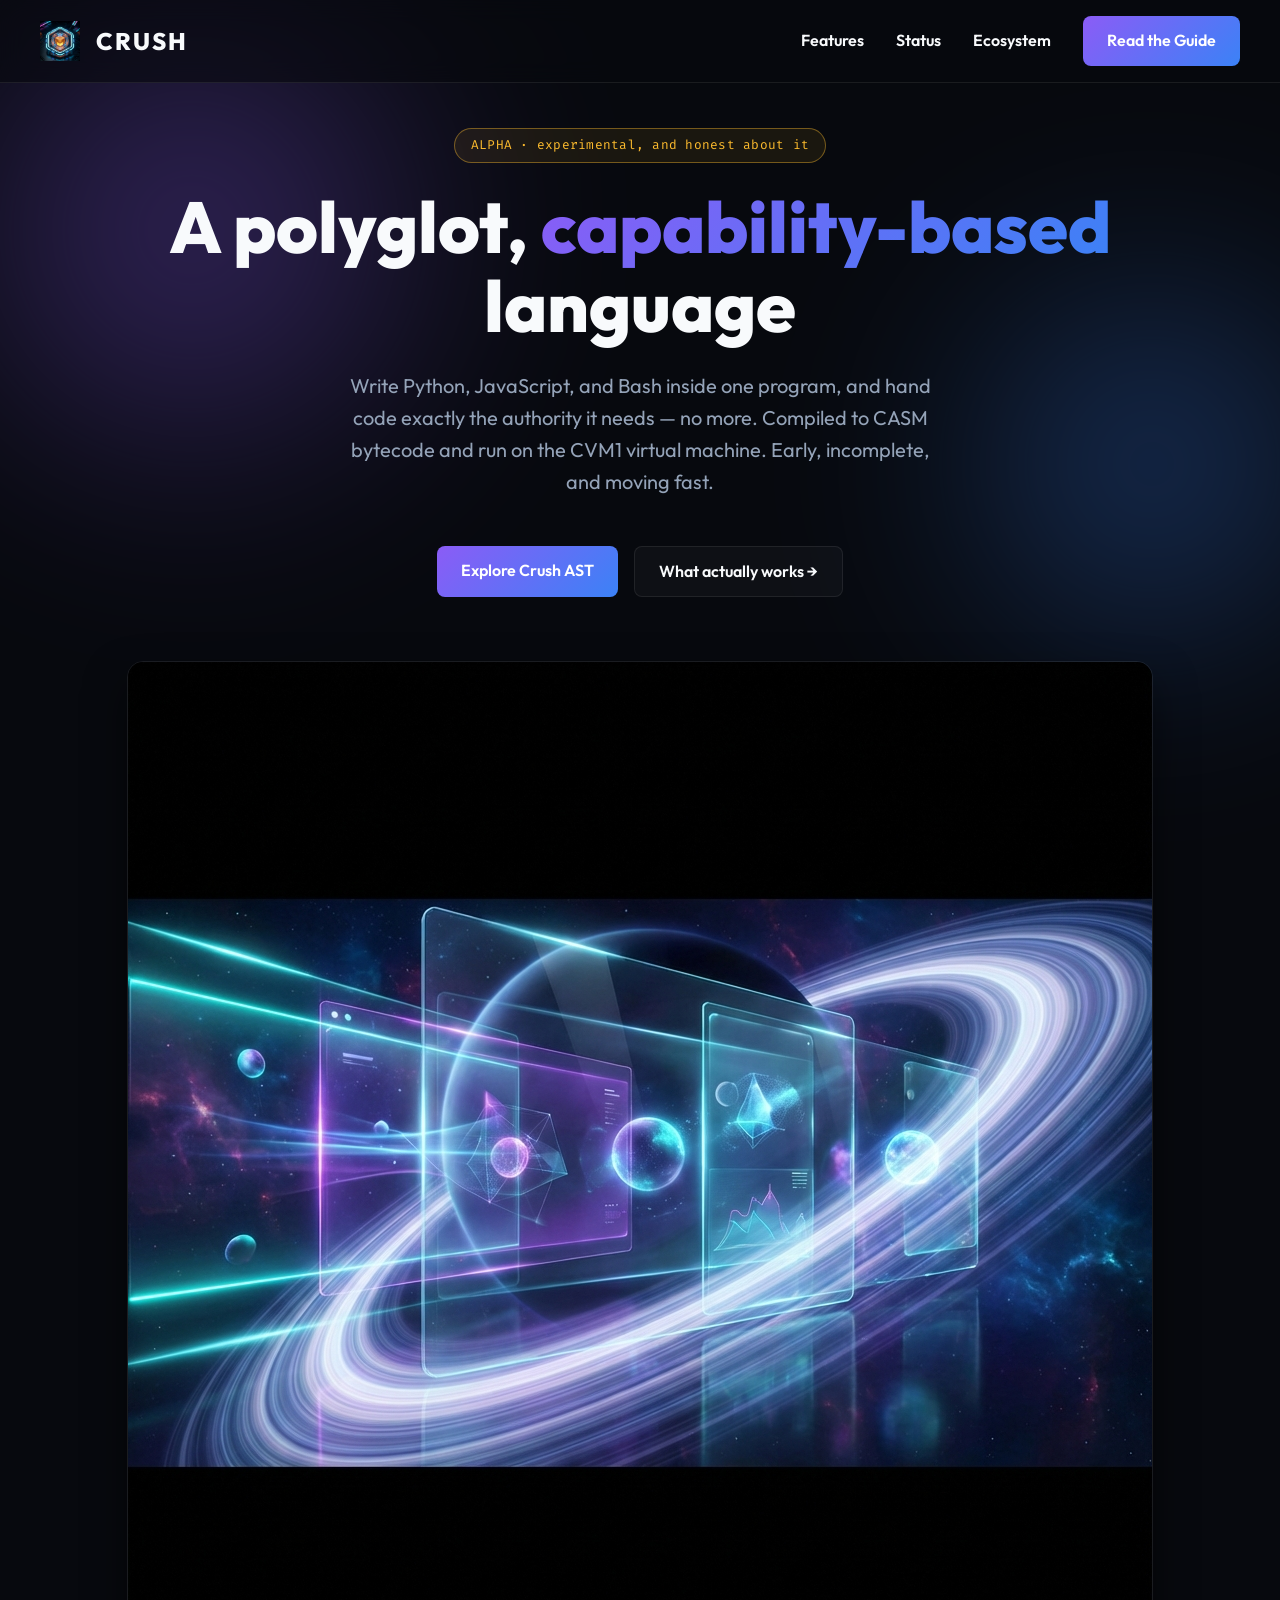
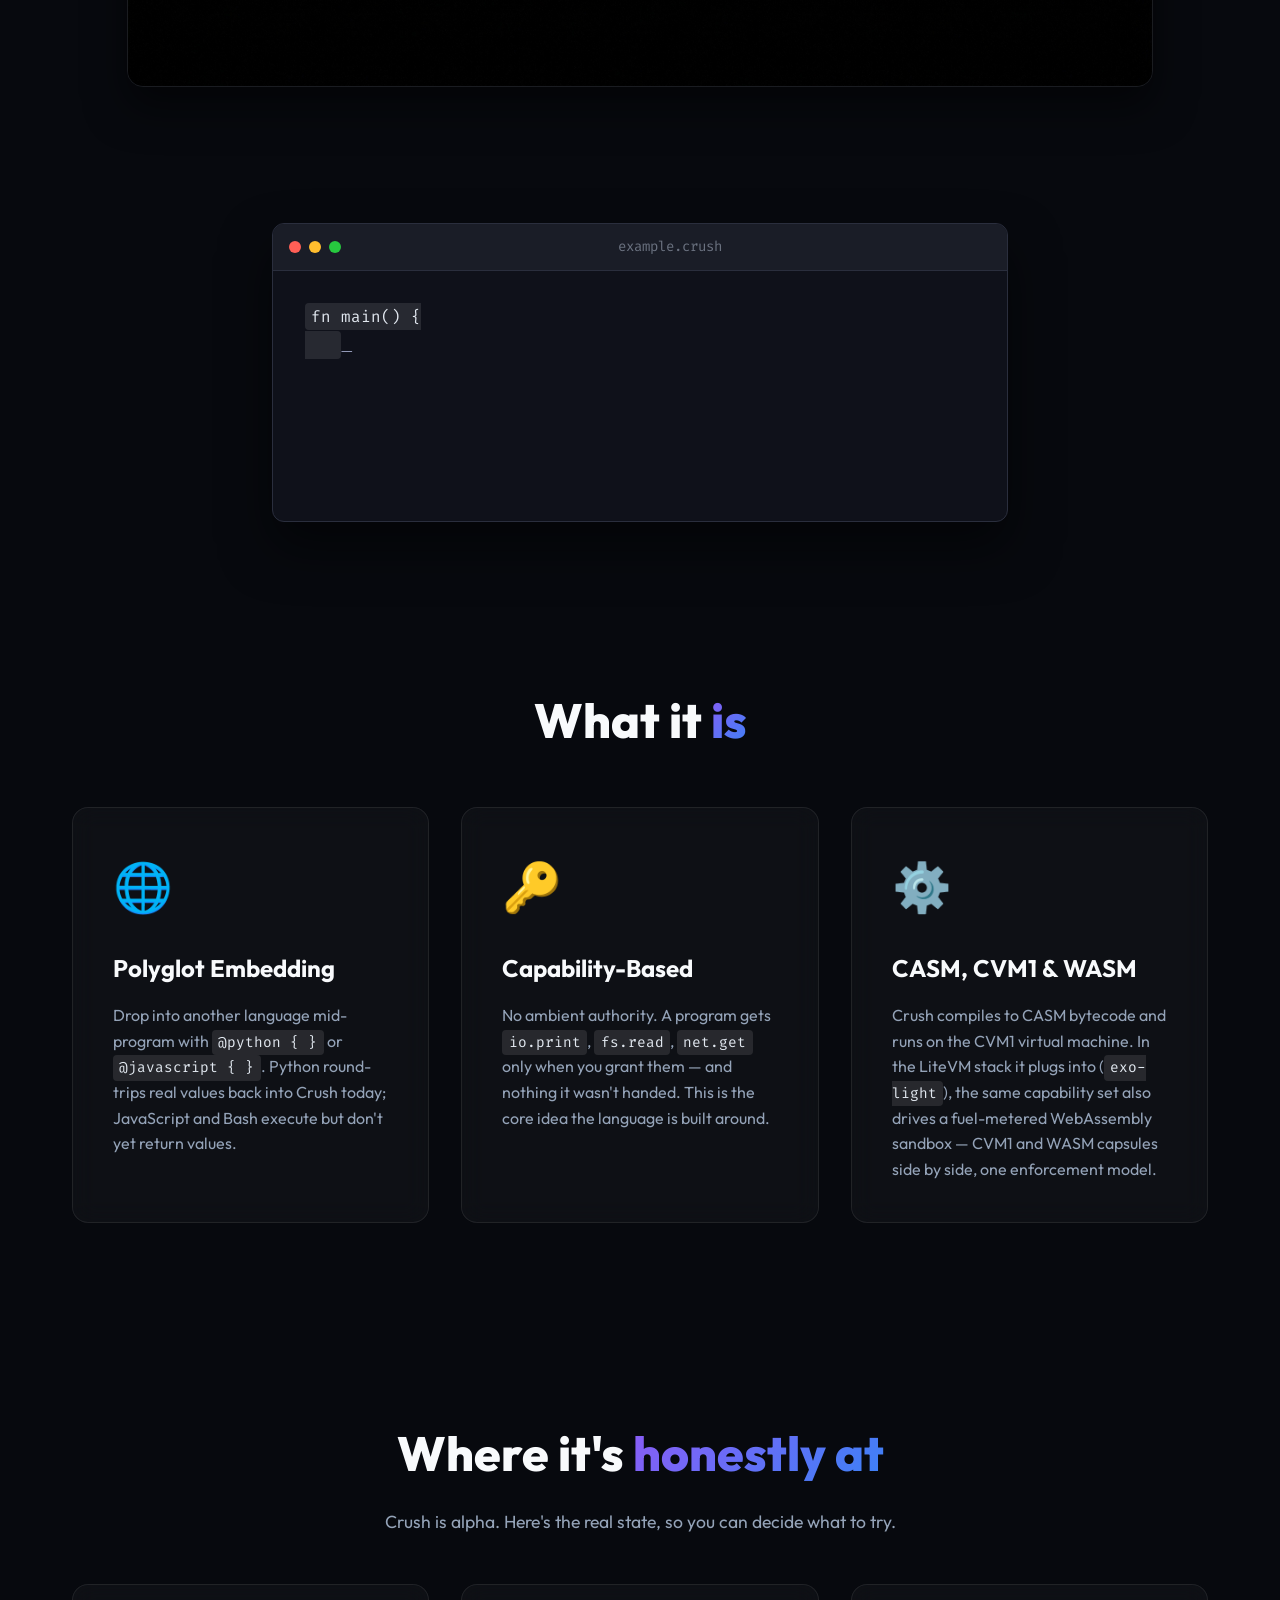
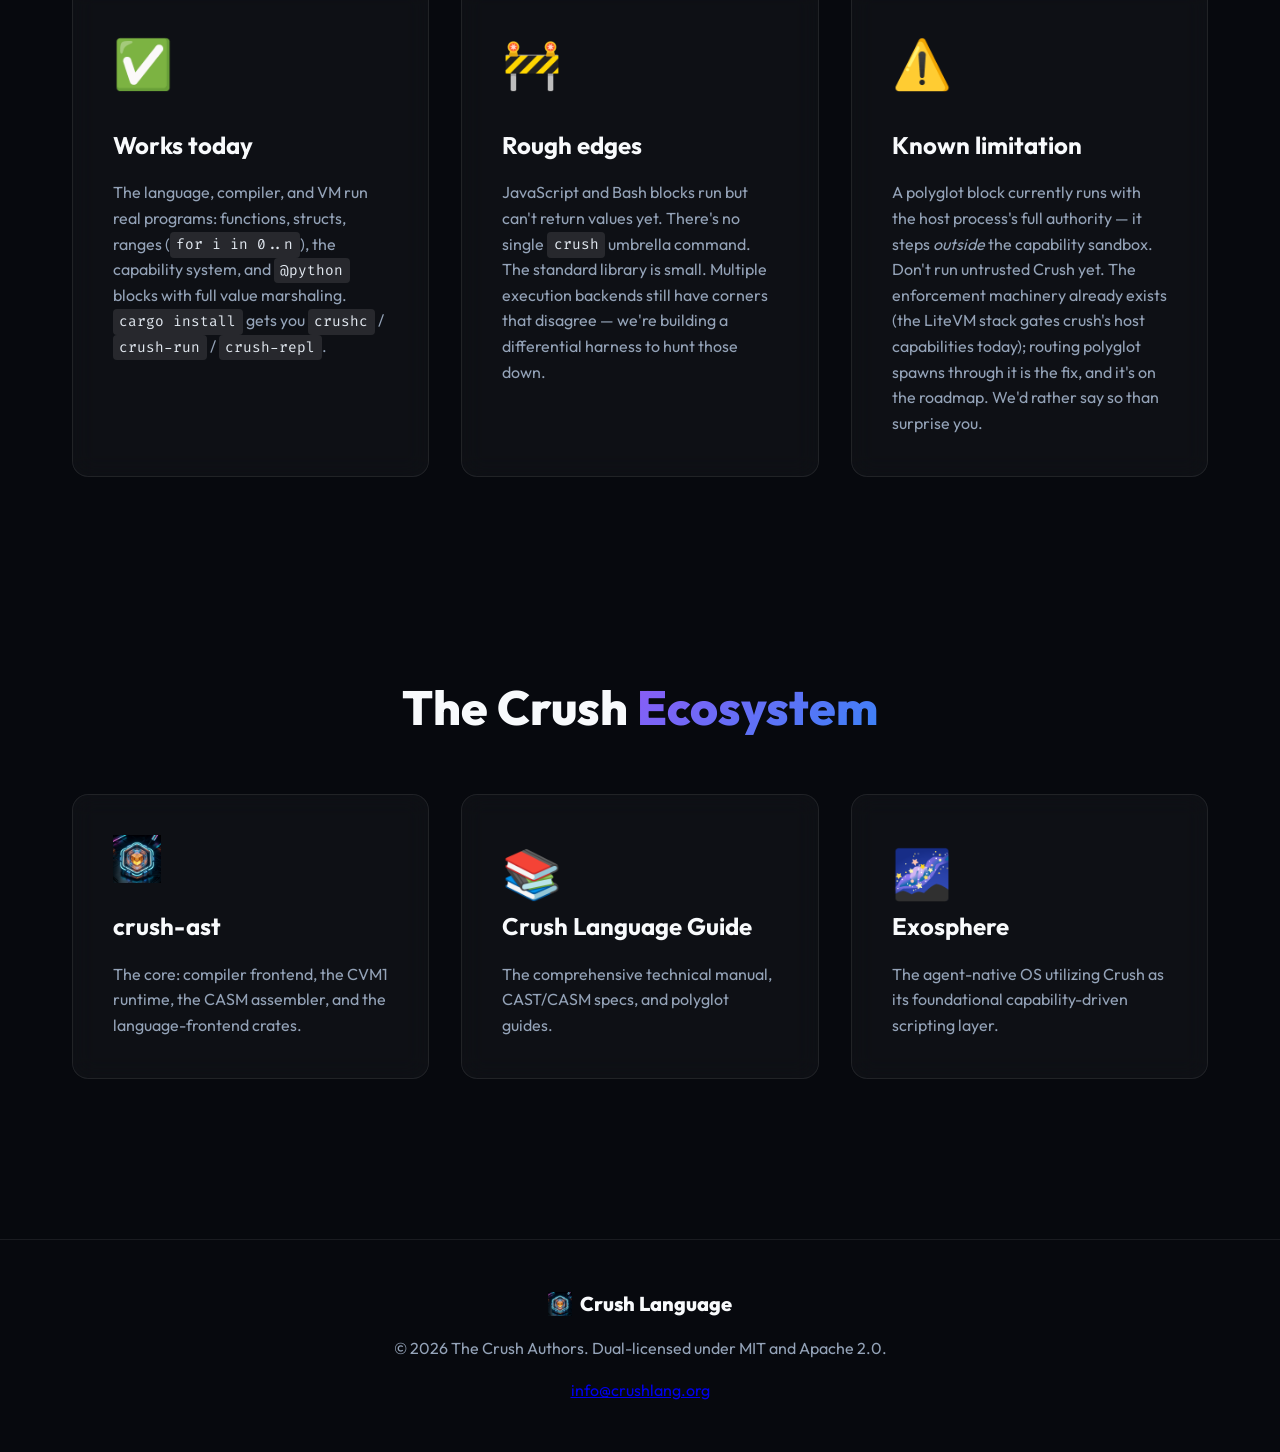
==== index.html @ 5807b58a "Add contact email to footer Co-Authored-By: Claude Sonnet 5 <noreply@anthropic.com>" ====
<!DOCTYPE html>
<html lang="en">
<head>
    <meta charset="UTF-8">
    <meta name="viewport" content="width=device-width, initial-scale=1.0">
    <title>Crush Language & Runtime</title>
    <link rel="stylesheet" href="styles.css">
    <link href="https://fonts.googleapis.com/css2?family=Outfit:wght@300;400;600;800&family=Fira+Code&display=swap" rel="stylesheet">
</head>
<body>
    <div class="blob blob-1"></div>
    <div class="blob blob-2"></div>
    
    <nav class="navbar">
        <div class="nav-container">
            <a href="#" class="brand">
                <img src="assets/logo.png" alt="Crush Logo" class="nav-logo">
                <span class="brand-text">CRUSH</span>
            </a>
            <ul class="nav-links">
                <li><a href="#features">Features</a></li>
                <li><a href="#status">Status</a></li>
                <li><a href="#ecosystem">Ecosystem</a></li>
                <li><a href="https://docs.crushlang.org/" class="btn-primary">Read the Guide</a></li>
            </ul>
        </div>
    </nav>

    <header class="hero">
        <div class="hero-content reveal">
            <span class="alpha-badge">ALPHA · experimental, and honest about it</span>
            <h1 class="hero-title">A polyglot, <span class="gradient-text">capability-based</span> language</h1>
            <p class="hero-subtitle">Write Python, JavaScript, and Bash inside one program, and hand code exactly the authority it needs — no more. Compiled to CASM bytecode and run on the CVM1 virtual machine. Early, incomplete, and moving fast.</p>
            <div class="hero-actions">
                <a href="https://github.com/nixpt/crush-ast" class="btn-primary">Explore Crush AST</a>
                <a href="#status" class="btn-secondary">What actually works →</a>
            </div>
        </div>
        <div class="hero-visual reveal delay-1">
            <img src="assets/hero.png" alt="Crush Banner" class="hero-image">
        </div>
    </header>

    <section id="terminal" class="terminal-section reveal">
        <div class="terminal-window">
            <div class="terminal-header">
                <span class="dot red"></span>
                <span class="dot yellow"></span>
                <span class="dot green"></span>
                <span class="terminal-title">example.crush</span>
            </div>
            <div class="terminal-body">
                <pre><code id="typewriter"></code><span class="cursor">_</span></pre>
            </div>
        </div>
    </section>

    <section id="features" class="features-section">
        <h2 class="section-title reveal">What it <span class="gradient-text">is</span></h2>
        <div class="grid-container">
            <div class="feature-card reveal">
                <div class="card-icon">🌐</div>
                <h3>Polyglot Embedding</h3>
                <p>Drop into another language mid-program with <code>@python { }</code> or <code>@javascript { }</code>. Python round-trips real values back into Crush today; JavaScript and Bash execute but don't yet return values.</p>
            </div>
            <div class="feature-card reveal delay-1">
                <div class="card-icon">🔑</div>
                <h3>Capability-Based</h3>
                <p>No ambient authority. A program gets <code>io.print</code>, <code>fs.read</code>, <code>net.get</code> only when you grant them — and nothing it wasn't handed. This is the core idea the language is built around.</p>
            </div>
            <div class="feature-card reveal delay-2">
                <div class="card-icon">⚙️</div>
                <h3>CASM, CVM1 &amp; WASM</h3>
                <p>Crush compiles to CASM bytecode and runs on the CVM1 virtual machine. In the LiteVM stack it plugs into (<code>exo-light</code>), the same capability set also drives a fuel-metered WebAssembly sandbox — CVM1 and WASM capsules side by side, one enforcement model.</p>
            </div>
        </div>
    </section>

    <section id="status" class="features-section">
        <h2 class="section-title reveal">Where it's <span class="gradient-text">honestly at</span></h2>
        <p class="section-subtitle reveal">Crush is alpha. Here's the real state, so you can decide what to try.</p>
        <div class="grid-container">
            <div class="feature-card reveal">
                <div class="card-icon">✅</div>
                <h3>Works today</h3>
                <p>The language, compiler, and VM run real programs: functions, structs, ranges (<code>for i in 0..n</code>), the capability system, and <code>@python</code> blocks with full value marshaling. <code>cargo install</code> gets you <code>crushc</code> / <code>crush-run</code> / <code>crush-repl</code>.</p>
            </div>
            <div class="feature-card reveal delay-1">
                <div class="card-icon">🚧</div>
                <h3>Rough edges</h3>
                <p>JavaScript and Bash blocks run but can't return values yet. There's no single <code>crush</code> umbrella command. The standard library is small. Multiple execution backends still have corners that disagree — we're building a differential harness to hunt those down.</p>
            </div>
            <div class="feature-card reveal delay-2">
                <div class="card-icon">⚠️</div>
                <h3>Known limitation</h3>
                <p>A polyglot block currently runs with the host process's full authority — it steps <em>outside</em> the capability sandbox. Don't run untrusted Crush yet. The enforcement machinery already exists (the LiteVM stack gates crush's host capabilities today); routing polyglot spawns through it is the fix, and it's on the roadmap. We'd rather say so than surprise you.</p>
            </div>
        </div>
    </section>

    <section id="ecosystem" class="ecosystem-section">
        <h2 class="section-title reveal">The Crush <span class="gradient-text">Ecosystem</span></h2>
        <div class="grid-container">
            <a href="https://github.com/nixpt/crush-ast" class="eco-card reveal">
                <img src="assets/logo.png" alt="Crush AST" class="eco-icon">
                <div class="eco-content">
                    <h3>crush-ast</h3>
                    <p>The core: compiler frontend, the CVM1 runtime, the CASM assembler, and the language-frontend crates.</p>
                </div>
            </a>
            <a href="https://github.com/nixpt/crush-language-guide" class="eco-card reveal delay-1">
                <div class="eco-icon">📚</div>
                <div class="eco-content">
                    <h3>Crush Language Guide</h3>
                    <p>The comprehensive technical manual, CAST/CASM specs, and polyglot guides.</p>
                </div>
            </a>
            <a href="https://github.com/nixpt/exosphere" class="eco-card reveal delay-2">
                <div class="eco-icon">🌌</div>
                <div class="eco-content">
                    <h3>Exosphere</h3>
                    <p>The agent-native OS utilizing Crush as its foundational capability-driven scripting layer.</p>
                </div>
            </a>
        </div>
    </section>

    <footer>
        <div class="footer-content">
            <div class="footer-brand">
                <img src="assets/logo.png" alt="Logo" class="footer-logo">
                <span>Crush Language</span>
            </div>
            <p>&copy; 2026 The Crush Authors. Dual-licensed under MIT and Apache 2.0.</p>
            <p><a href="mailto:info@crushlang.org">info@crushlang.org</a></p>
        </div>
    </footer>

    <script src="script.js"></script>
</body>
</html>
---- styles.css ----
:root {
    --bg-dark: #07090e;
    --bg-card: rgba(255, 255, 255, 0.03);
    --border-card: rgba(255, 255, 255, 0.08);
    --primary: #8b5cf6;
    --secondary: #3b82f6;
    --text-main: #f8fafc;
    --text-muted: #94a3b8;
    --gradient: linear-gradient(135deg, var(--primary), var(--secondary));
}

* {
    margin: 0;
    padding: 0;
    box-sizing: border-box;
}

body {
    font-family: 'Outfit', sans-serif;
    background-color: var(--bg-dark);
    color: var(--text-main);
    overflow-x: hidden;
    line-height: 1.6;
}

/* Background Blobs */
.blob {
    position: absolute;
    filter: blur(100px);
    z-index: -1;
    opacity: 0.4;
    border-radius: 50%;
    animation: float 20s ease-in-out infinite;
}
.blob-1 {
    top: -10%;
    left: -10%;
    width: 50vw;
    height: 50vw;
    background: radial-gradient(circle, var(--primary) 0%, transparent 70%);
}
.blob-2 {
    bottom: 20%;
    right: -10%;
    width: 40vw;
    height: 40vw;
    background: radial-gradient(circle, var(--secondary) 0%, transparent 70%);
    animation-delay: -10s;
}

@keyframes float {
    0%, 100% { transform: translate(0, 0) scale(1); }
    50% { transform: translate(5%, 10%) scale(1.05); }
}

/* Typography */
.gradient-text {
    background: var(--gradient);
    -webkit-background-clip: text;
    -webkit-text-fill-color: transparent;
}
.section-title {
    font-size: 3rem;
    text-align: center;
    margin-bottom: 3rem;
    font-weight: 800;
}

/* Navbar */
.navbar {
    position: fixed;
    top: 0;
    width: 100%;
    padding: 1rem 2rem;
    background: rgba(7, 9, 14, 0.6);
    backdrop-filter: blur(12px);
    border-bottom: 1px solid var(--border-card);
    z-index: 100;
}
.nav-container {
    max-width: 1200px;
    margin: 0 auto;
    display: flex;
    justify-content: space-between;
    align-items: center;
}
.brand {
    display: flex;
    align-items: center;
    gap: 1rem;
    text-decoration: none;
    color: var(--text-main);
}
.nav-logo {
    width: 40px;
    height: 40px;
}
.brand-text {
    font-size: 1.5rem;
    font-weight: 800;
    letter-spacing: 2px;
}
.nav-links {
    list-style: none;
    display: flex;
    gap: 2rem;
    align-items: center;
}
.nav-links a {
    color: var(--text-main);
    text-decoration: none;
    font-weight: 600;
    transition: color 0.3s;
}
.nav-links a:hover {
    color: var(--primary);
}

/* Buttons */
.btn-primary {
    background: var(--gradient);
    color: white !important;
    padding: 0.75rem 1.5rem;
    border-radius: 8px;
    text-decoration: none;
    font-weight: 600;
    transition: transform 0.3s, box-shadow 0.3s;
    display: inline-block;
    border: none;
    cursor: pointer;
}
.btn-primary:hover {
    transform: translateY(-2px);
    box-shadow: 0 10px 20px rgba(139, 92, 246, 0.3);
}
.btn-secondary {
    background: var(--bg-card);
    color: var(--text-main) !important;
    padding: 0.75rem 1.5rem;
    border-radius: 8px;
    text-decoration: none;
    font-weight: 600;
    border: 1px solid var(--border-card);
    transition: all 0.3s;
    display: inline-block;
}
.btn-secondary:hover {
    background: rgba(255, 255, 255, 0.1);
    transform: translateY(-2px);
}

/* Hero Section */
.hero {
    min-height: 100vh;
    display: flex;
    flex-direction: column;
    justify-content: center;
    align-items: center;
    text-align: center;
    padding: 8rem 2rem 4rem;
    max-width: 1200px;
    margin: 0 auto;
}
.hero-title {
    font-size: 4.5rem;
    line-height: 1.1;
    margin-bottom: 1.5rem;
    font-weight: 800;
}
.hero-subtitle {
    font-size: 1.25rem;
    color: var(--text-muted);
    max-width: 600px;
    margin: 0 auto 3rem;
}
.hero-actions {
    display: flex;
    gap: 1rem;
    justify-content: center;
    margin-bottom: 4rem;
}
.hero-image {
    max-width: 100%;
    border-radius: 16px;
    border: 1px solid var(--border-card);
    box-shadow: 0 20px 40px rgba(0,0,0,0.5);
}

/* Terminal */
.terminal-section {
    padding: 4rem 2rem;
    max-width: 800px;
    margin: 0 auto;
}
.terminal-window {
    background: #0f111a;
    border-radius: 12px;
    border: 1px solid #2a2e3d;
    box-shadow: 0 25px 50px rgba(0,0,0,0.5);
    overflow: hidden;
}
.terminal-header {
    background: #1a1d27;
    padding: 0.75rem 1rem;
    display: flex;
    align-items: center;
    gap: 8px;
    border-bottom: 1px solid #2a2e3d;
}
.dot {
    width: 12px;
    height: 12px;
    border-radius: 50%;
}
.dot.red { background: #ff5f56; }
.dot.yellow { background: #ffbd2e; }
.dot.green { background: #27c93f; }
.terminal-title {
    margin-left: auto;
    margin-right: auto;
    color: #6b7280;
    font-size: 0.875rem;
    font-family: 'Fira Code', monospace;
}
.terminal-body {
    padding: 2rem;
    font-family: 'Fira Code', monospace;
    color: #a6accd;
    font-size: 1.1rem;
    text-align: left;
    min-height: 250px;
}
.cursor {
    animation: blink 1s step-end infinite;
}
@keyframes blink {
    50% { opacity: 0; }
}

/* Features & Ecosystem Grids */
.features-section, .ecosystem-section {
    padding: 6rem 2rem;
    max-width: 1200px;
    margin: 0 auto;
}
.grid-container {
    display: grid;
    grid-template-columns: repeat(auto-fit, minmax(300px, 1fr));
    gap: 2rem;
}
.feature-card, .eco-card {
    background: var(--bg-card);
    border: 1px solid var(--border-card);
    border-radius: 16px;
    padding: 2.5rem;
    backdrop-filter: blur(12px);
    transition: transform 0.3s, border-color 0.3s, box-shadow 0.3s;
    text-decoration: none;
    color: inherit;
    display: flex;
    flex-direction: column;
}
.feature-card:hover, .eco-card:hover {
    transform: translateY(-10px);
    border-color: rgba(139, 92, 246, 0.4);
    box-shadow: 0 20px 40px rgba(0,0,0,0.3);
}
.card-icon, .eco-icon {
    font-size: 3rem;
    margin-bottom: 1.5rem;
}
.eco-icon {
    width: 48px;
    height: 48px;
}
h3 {
    font-size: 1.5rem;
    margin-bottom: 1rem;
    color: var(--text-main);
}
p {
    color: var(--text-muted);
}
code {
    background: rgba(255,255,255,0.1);
    padding: 0.2rem 0.4rem;
    border-radius: 4px;
    font-family: 'Fira Code', monospace;
    font-size: 0.9em;
    color: #e2e8f0;
}

/* Footer */
footer {
    border-top: 1px solid var(--border-card);
    padding: 3rem 2rem;
    text-align: center;
    margin-top: 4rem;
}
.footer-content {
    max-width: 1200px;
    margin: 0 auto;
    display: flex;
    flex-direction: column;
    align-items: center;
    gap: 1rem;
}
.footer-brand {
    display: flex;
    align-items: center;
    gap: 0.5rem;
    font-weight: 800;
    font-size: 1.25rem;
}
.footer-logo {
    width: 24px;
    height: 24px;
}

/* Animations */
.reveal {
    opacity: 0;
    transform: translateY(30px);
    transition: all 0.8s cubic-bezier(0.5, 0, 0, 1);
}
.reveal.active {
    opacity: 1;
    transform: translateY(0);
}
.delay-1 { transition-delay: 0.2s; }
.delay-2 { transition-delay: 0.4s; }

@media (max-width: 768px) {
    .hero-title { font-size: 3rem; }
    .nav-links { display: none; }
}

/* ── Alpha badge + section subtitle (added for the honest-status rework) ── */
.alpha-badge {
    display: inline-block;
    margin-bottom: 1.5rem;
    padding: 0.4rem 1rem;
    font-family: 'Fira Code', monospace;
    font-size: 0.8rem;
    letter-spacing: 0.02em;
    color: #ffbd2e;
    border: 1px solid rgba(255, 189, 46, 0.4);
    border-radius: 999px;
    background: rgba(255, 189, 46, 0.08);
}

.section-subtitle {
    text-align: center;
    max-width: 40rem;
    margin: -2rem auto 3rem;
    opacity: 0.7;
    font-size: 1.1rem;
}
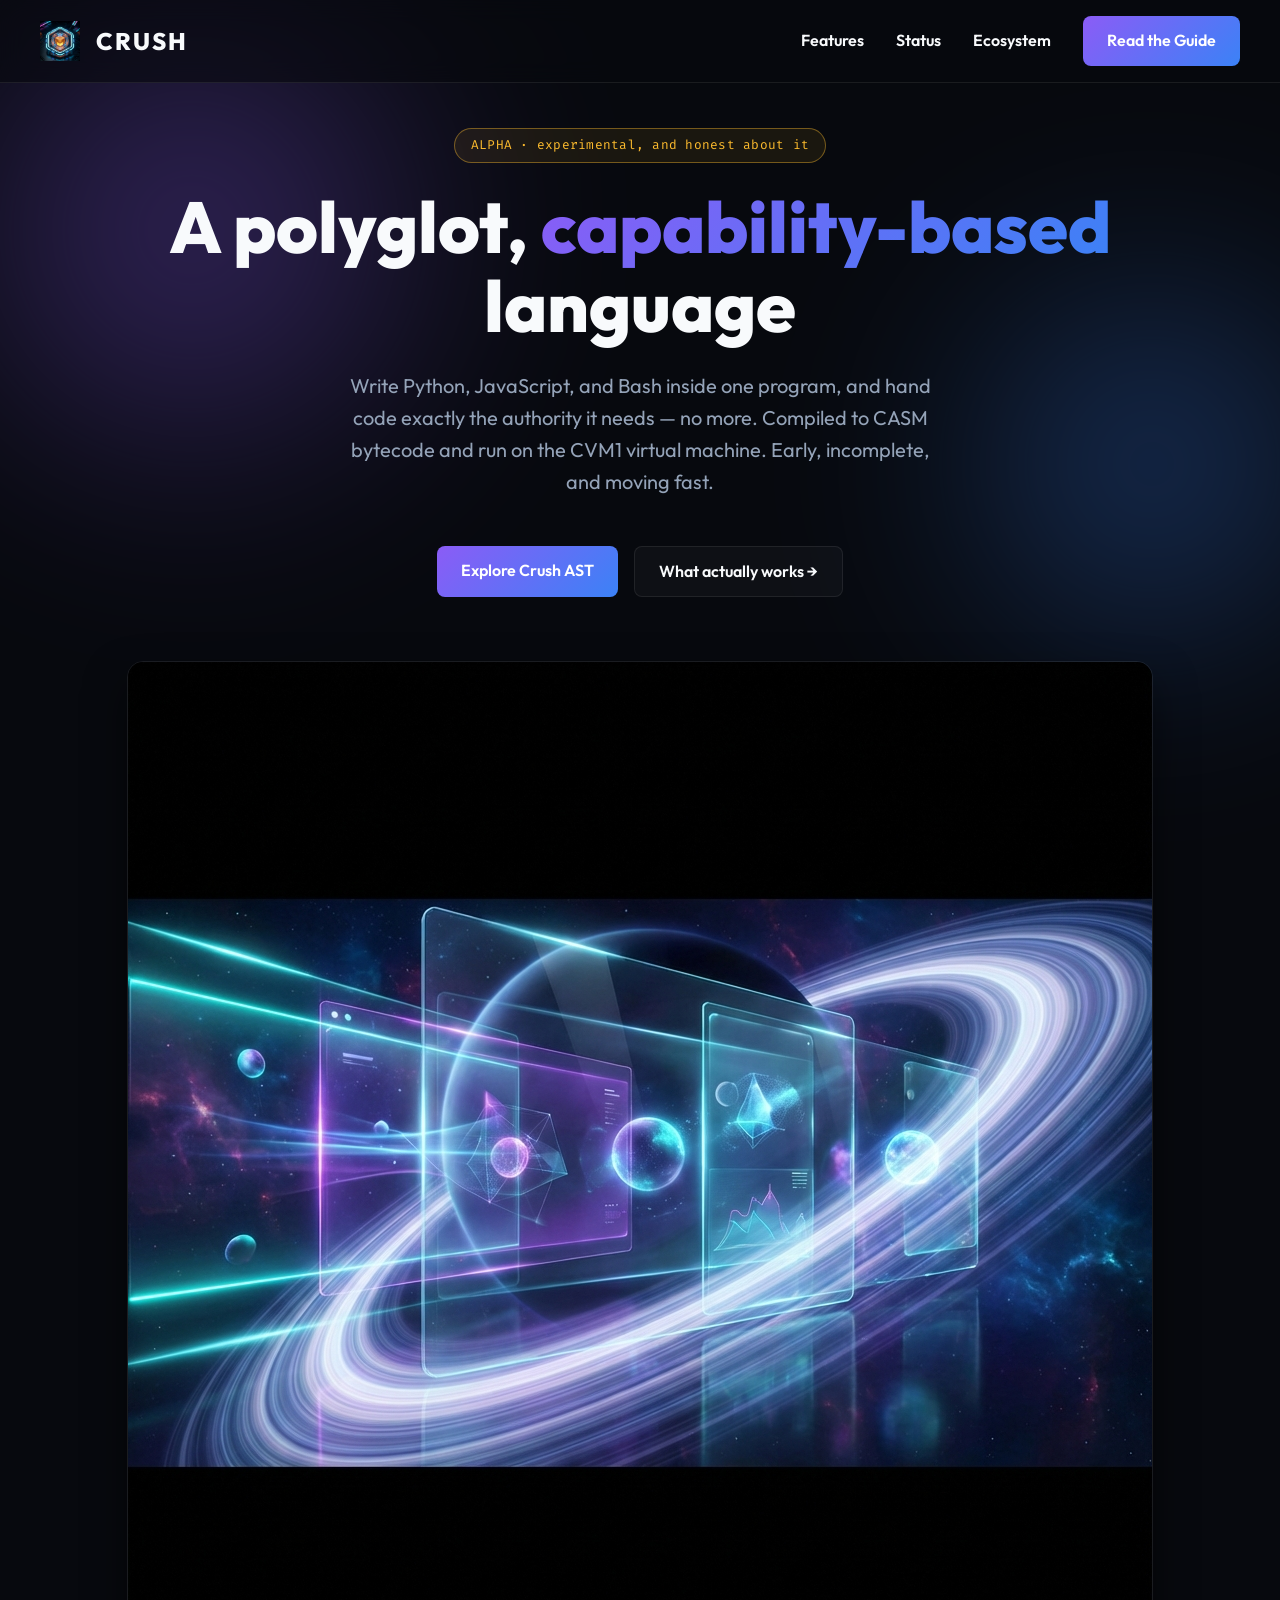
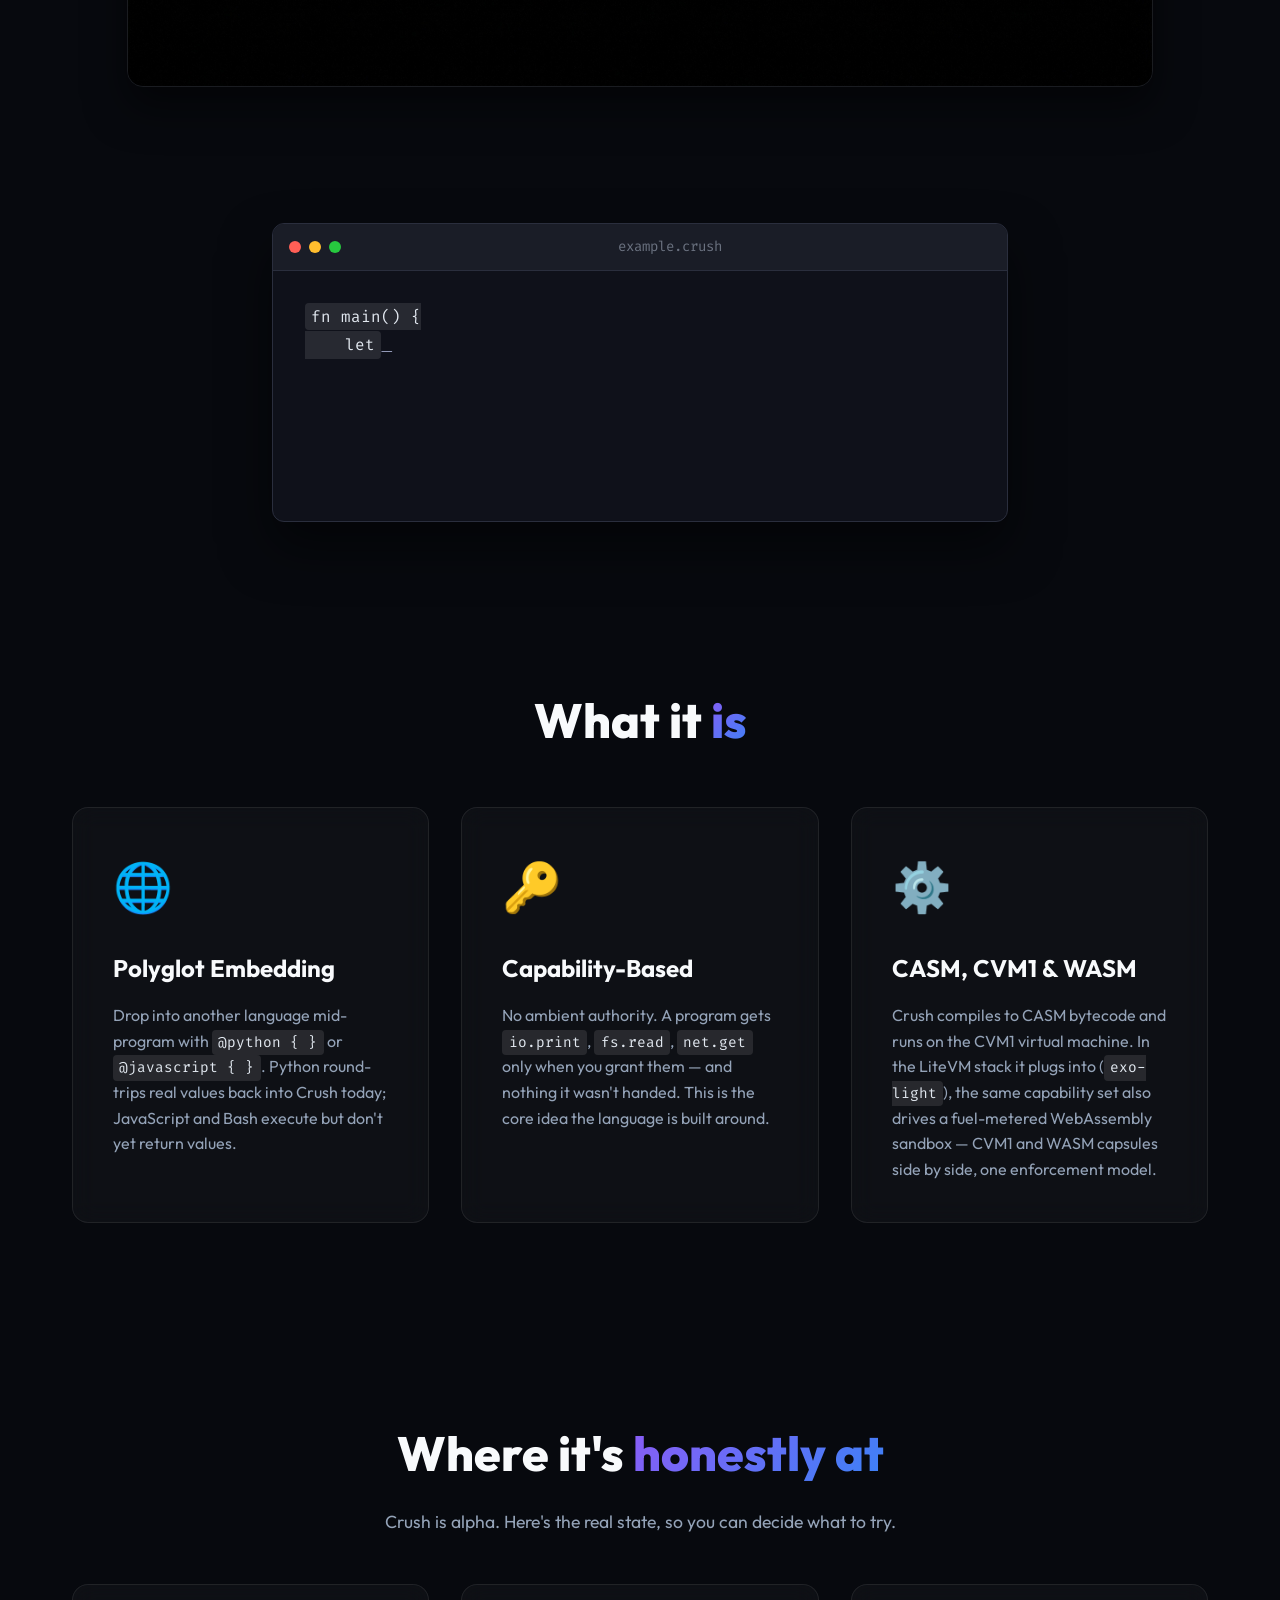
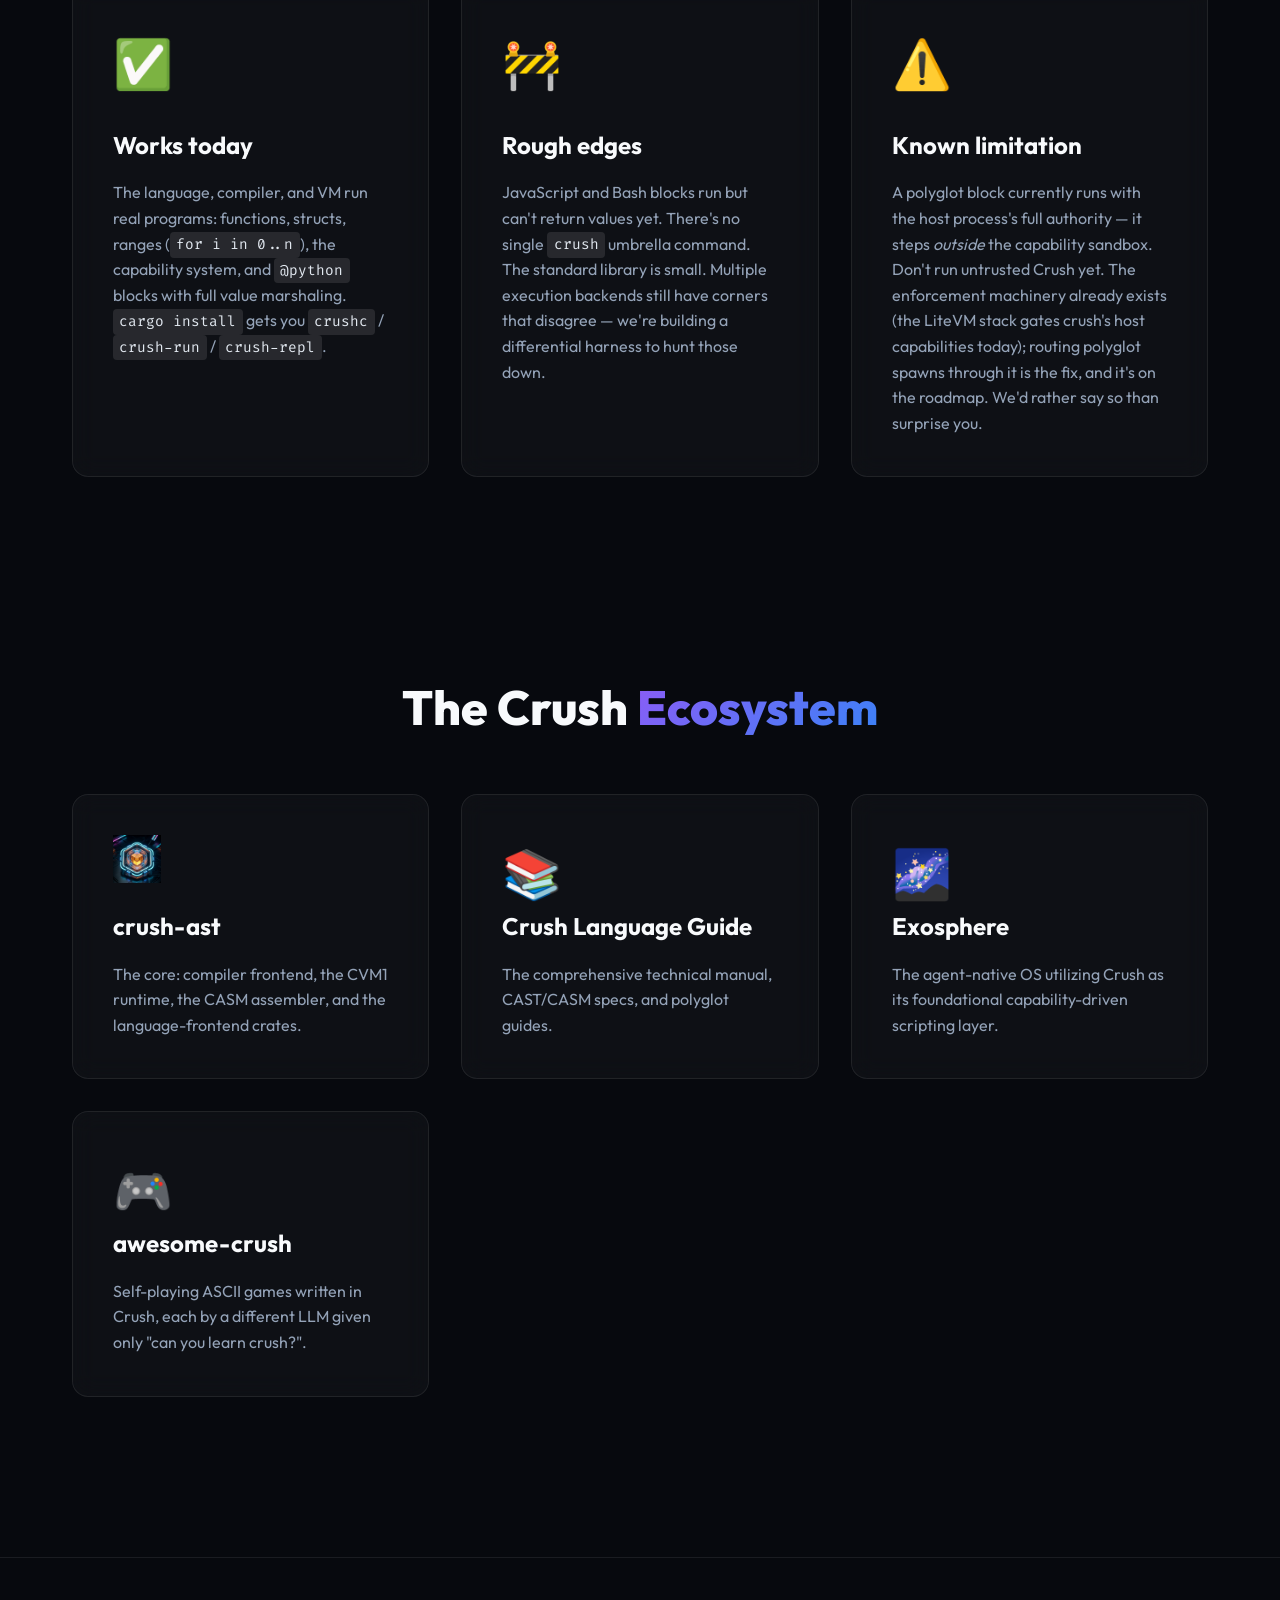
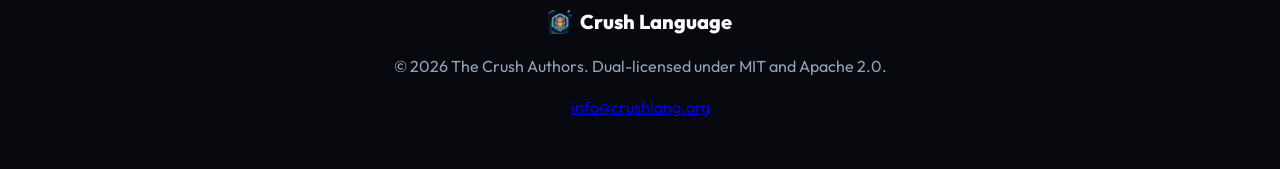
==== commit 47f26213: "site: add awesome-crush to the Ecosystem section Co-Authored-By: Claude Opus 5.5 (1M context) <norep" ====
--- a/index.html
+++ b/index.html
@@ -122,6 +122,13 @@
                     <p>The agent-native OS utilizing Crush as its foundational capability-driven scripting layer.</p>
                 </div>
             </a>
+            <a href="https://github.com/nixpt/awesome-crush" class="eco-card reveal">
+                <div class="eco-icon">🎮</div>
+                <div class="eco-content">
+                    <h3>awesome-crush</h3>
+                    <p>Self-playing ASCII games written in Crush, each by a different LLM given only "can you learn crush?".</p>
+                </div>
+            </a>
         </div>
     </section>
 
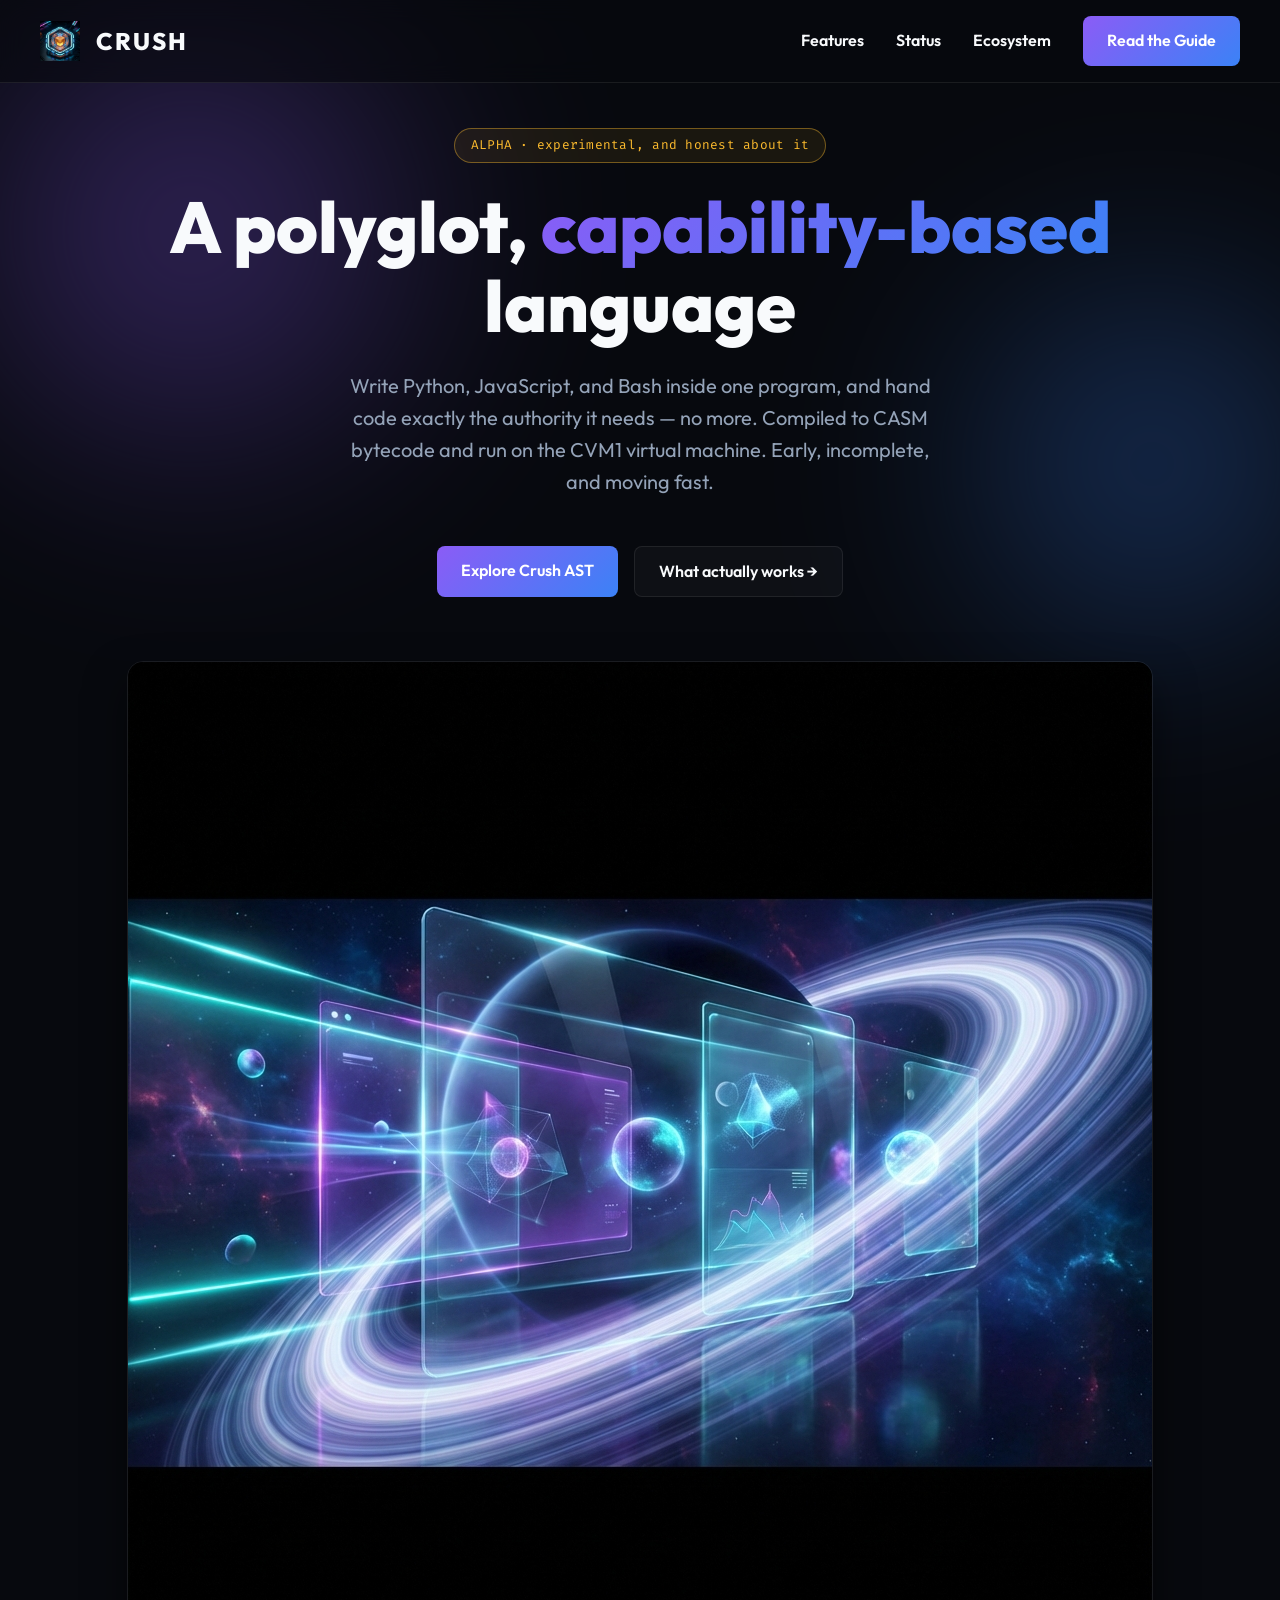
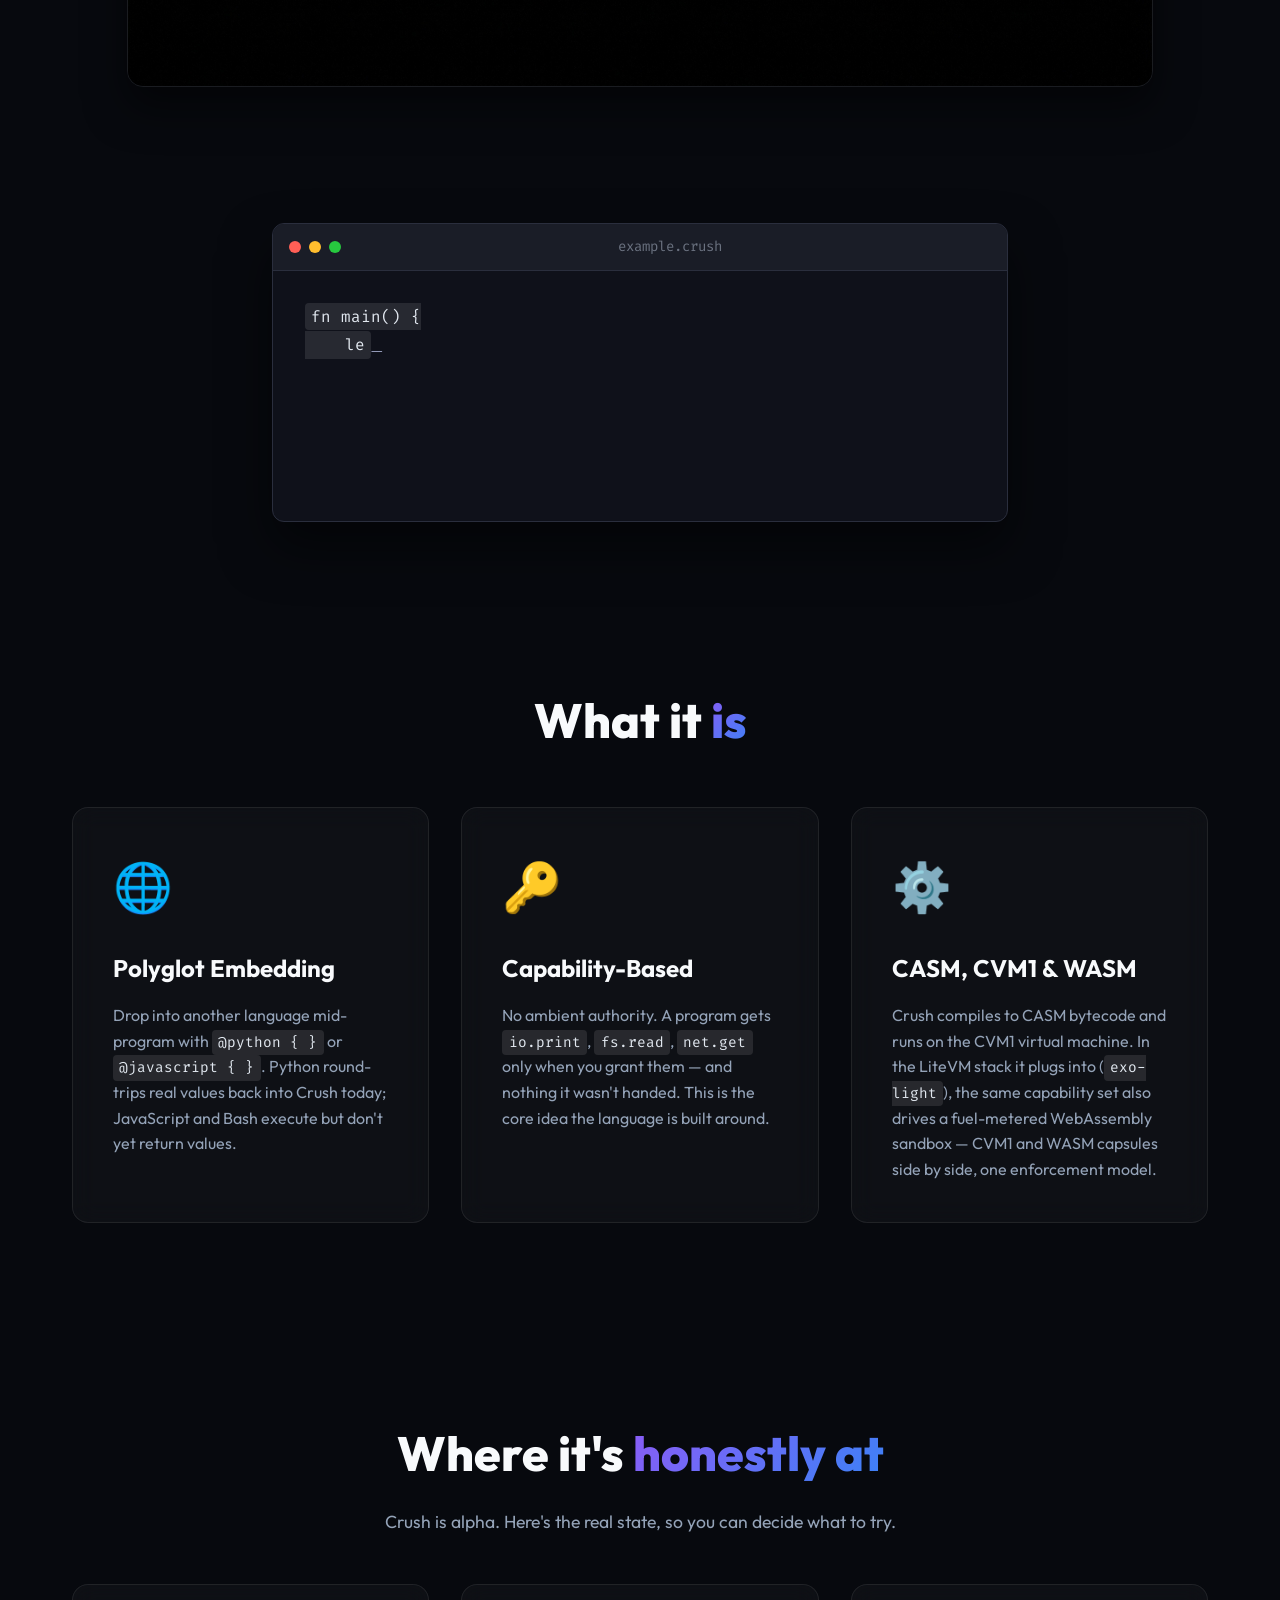
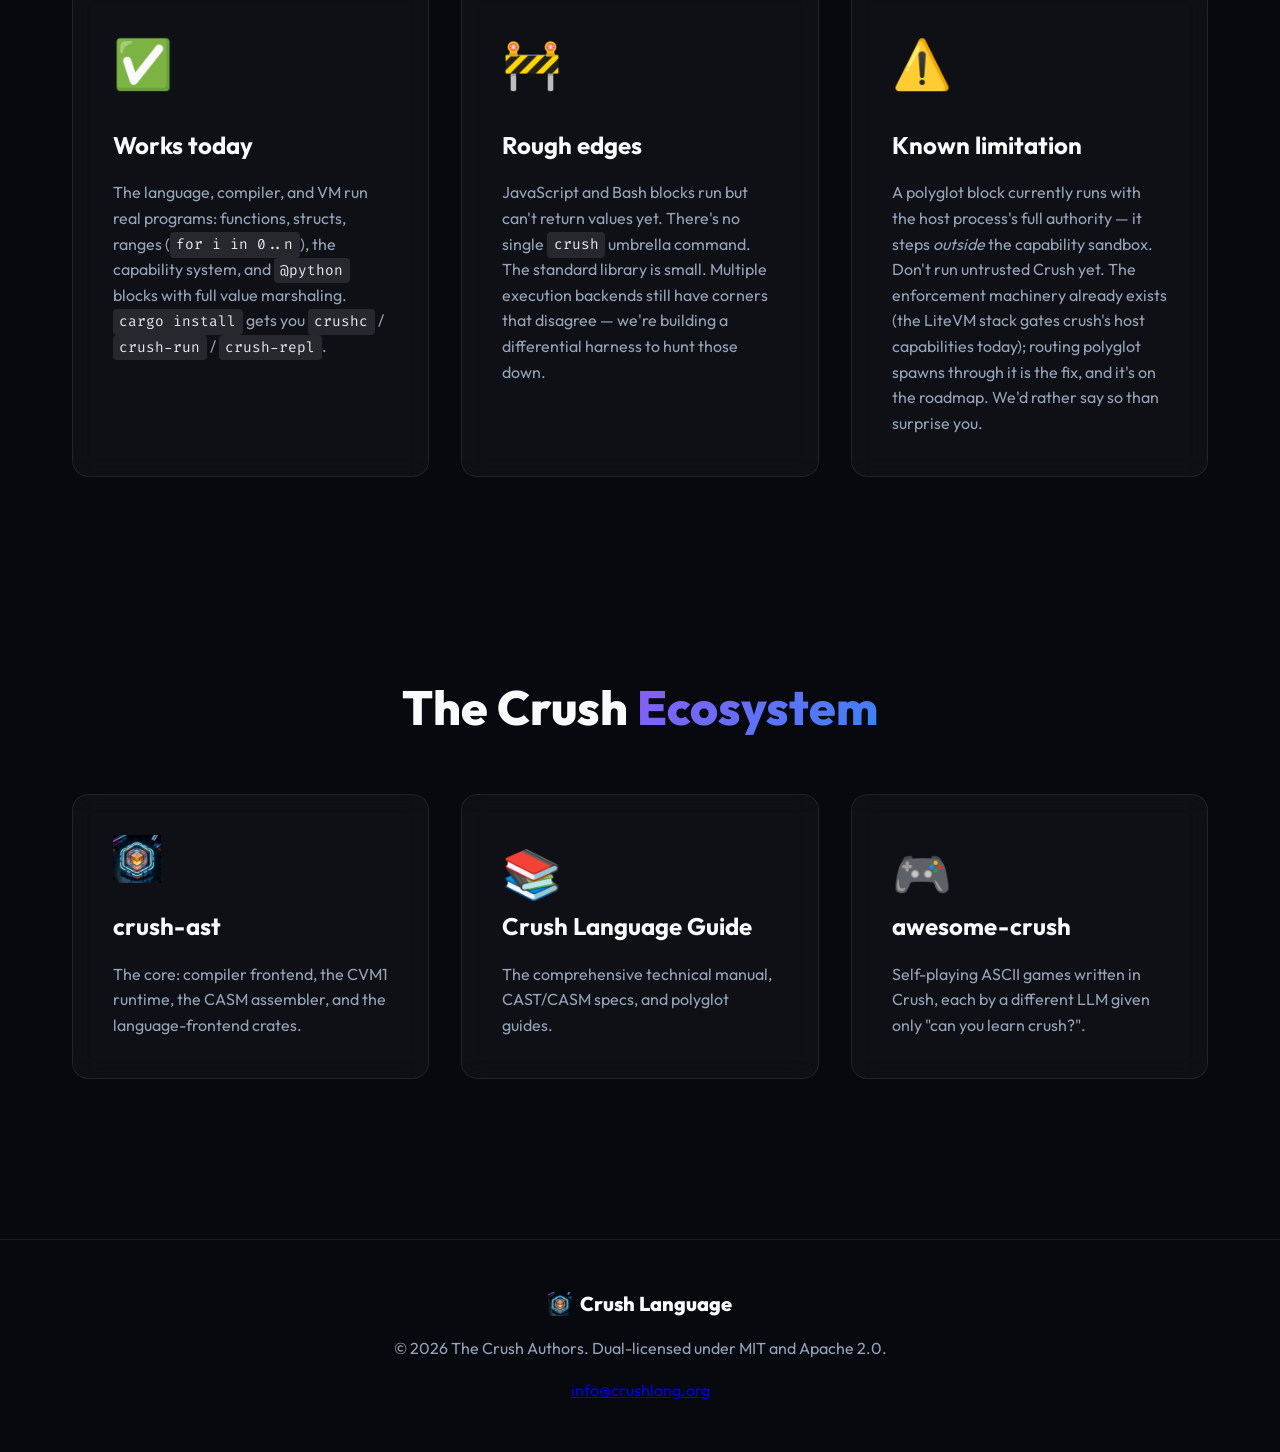
==== commit e5911825: "site: drop the Exosphere ecosystem card (links a private repo) Co-Authored-By: Claude Opus 5.5 (1M c" ====
--- a/index.html
+++ b/index.html
@@ -115,14 +115,7 @@
                     <p>The comprehensive technical manual, CAST/CASM specs, and polyglot guides.</p>
                 </div>
             </a>
-            <a href="https://github.com/nixpt/exosphere" class="eco-card reveal delay-2">
-                <div class="eco-icon">🌌</div>
-                <div class="eco-content">
-                    <h3>Exosphere</h3>
-                    <p>The agent-native OS utilizing Crush as its foundational capability-driven scripting layer.</p>
-                </div>
-            </a>
-            <a href="https://github.com/nixpt/awesome-crush" class="eco-card reveal">
+            <a href="https://github.com/nixpt/awesome-crush" class="eco-card reveal delay-2">
                 <div class="eco-icon">🎮</div>
                 <div class="eco-content">
                     <h3>awesome-crush</h3>
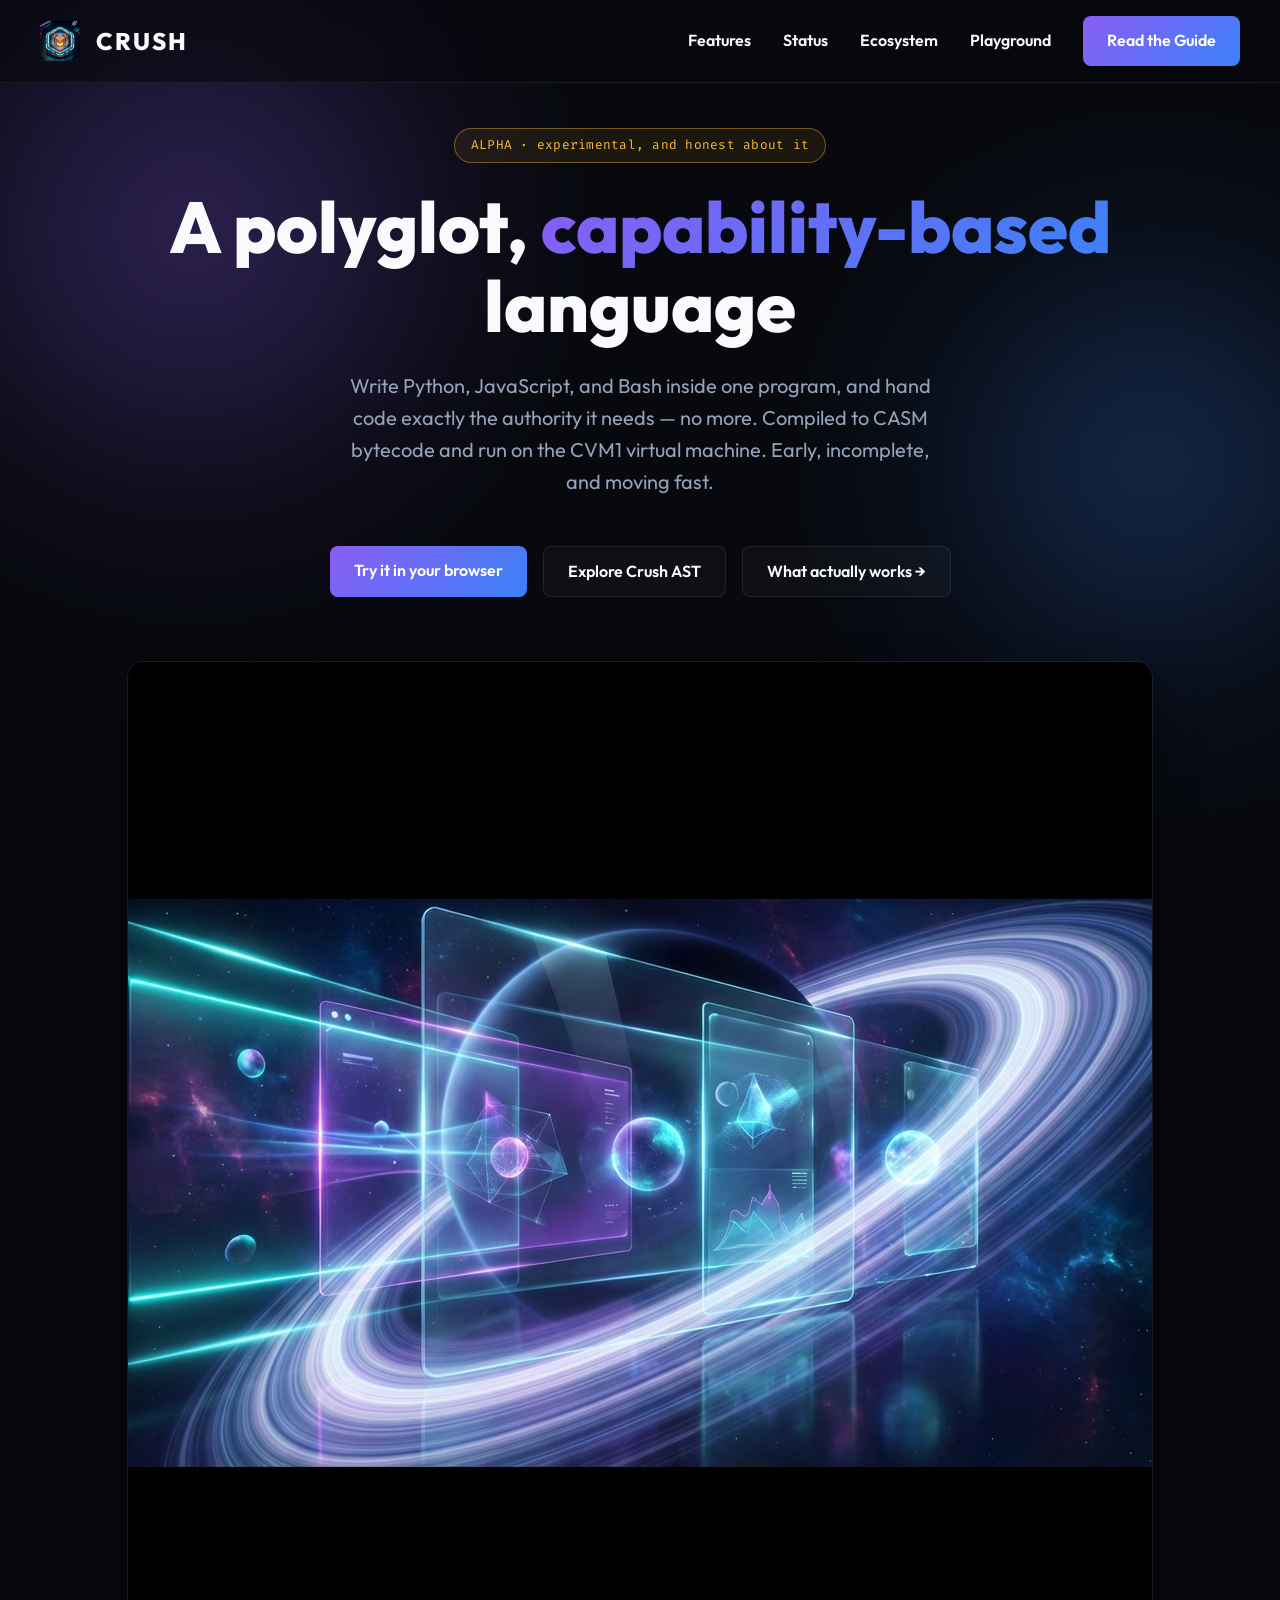
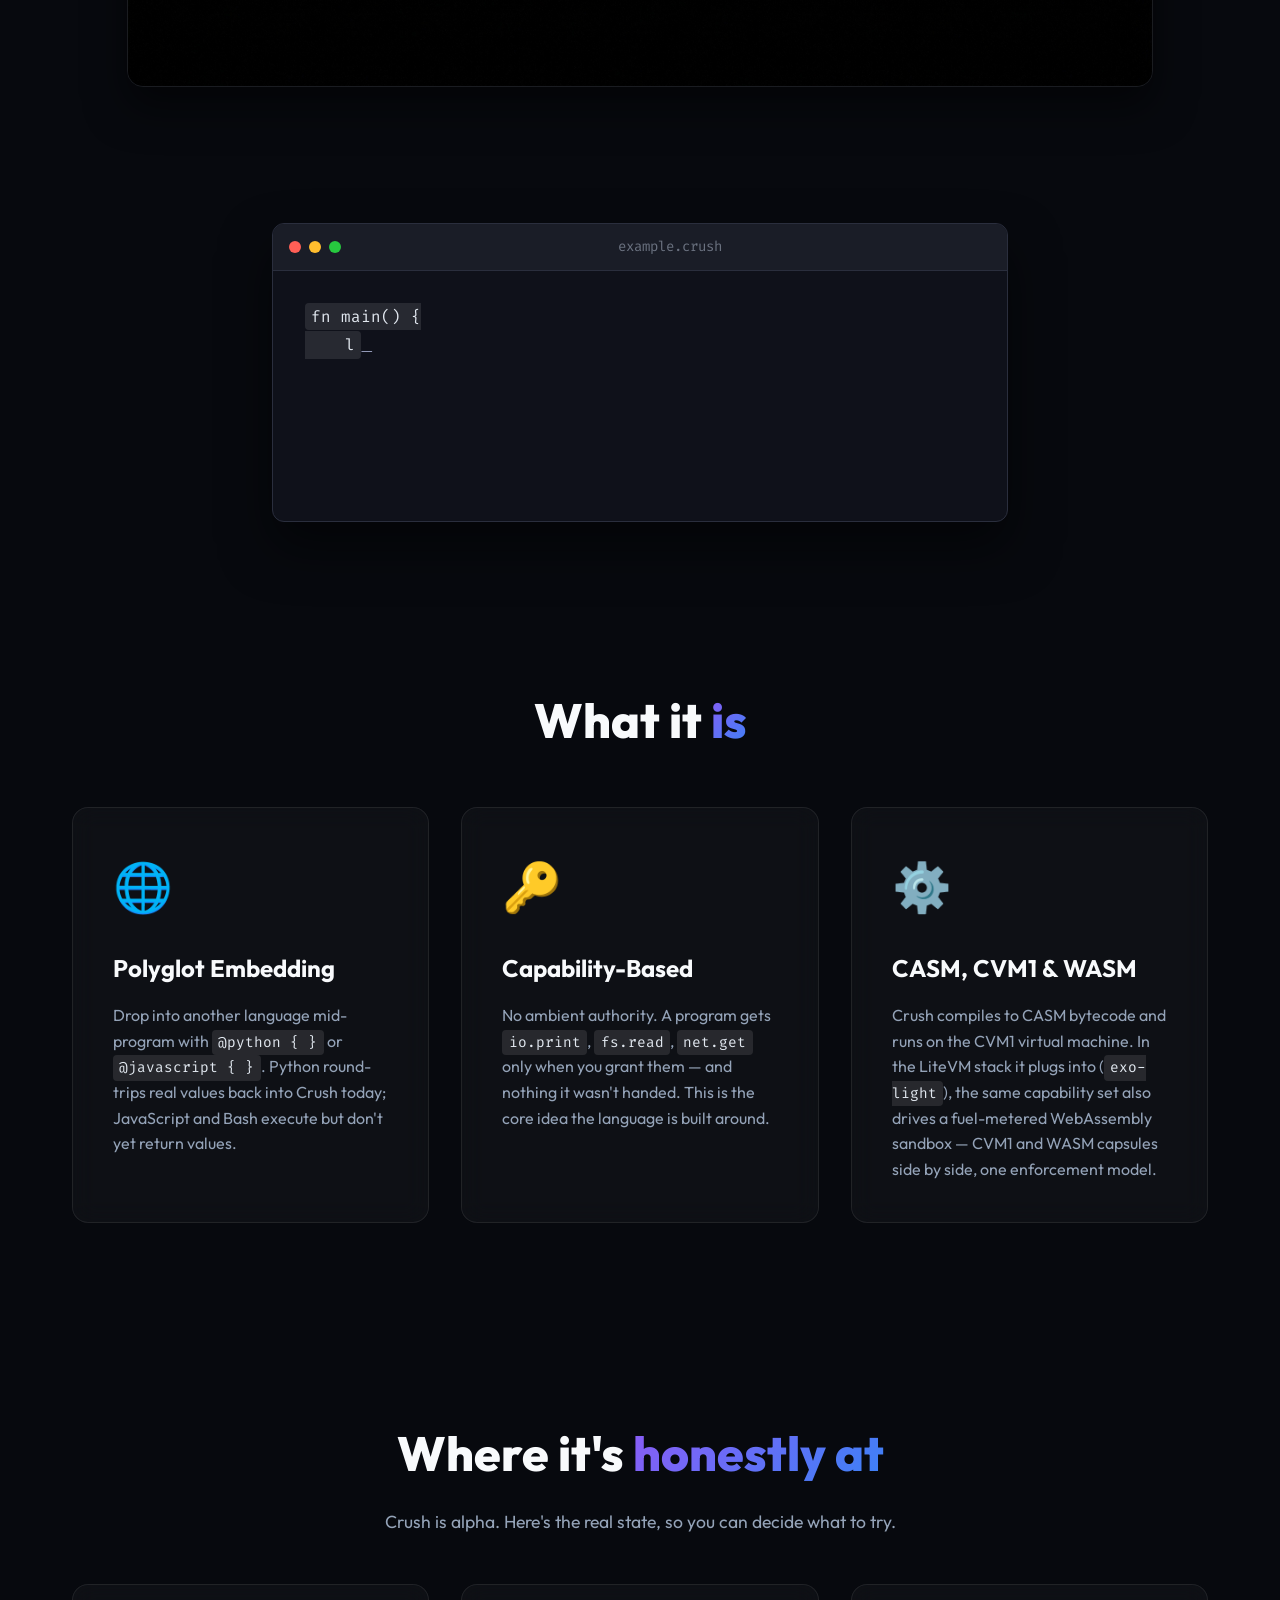
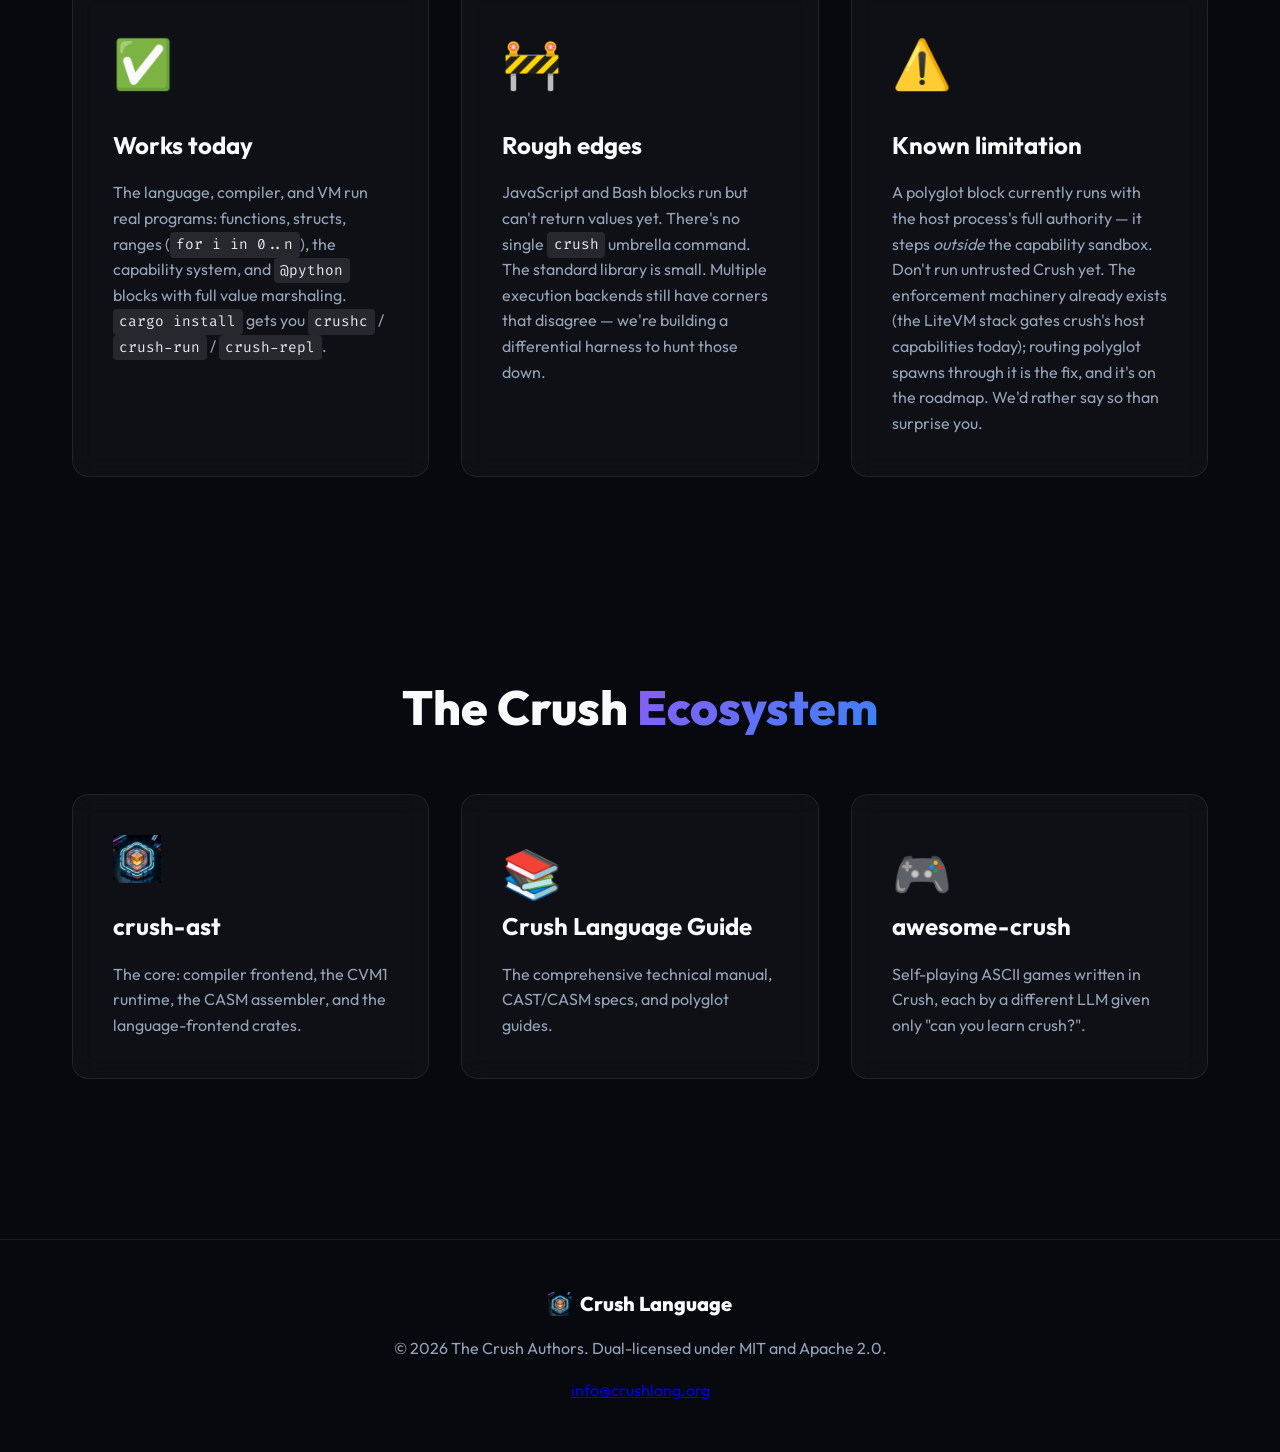
==== commit d7a898d3: "Add the Try Crush playground (crush-web in the browser) /playground/ runs Crush programs client-side" ====
--- a/index.html
+++ b/index.html
@@ -21,6 +21,7 @@
                 <li><a href="#features">Features</a></li>
                 <li><a href="#status">Status</a></li>
                 <li><a href="#ecosystem">Ecosystem</a></li>
+                <li><a href="playground/">Playground</a></li>
                 <li><a href="https://docs.crushlang.org/" class="btn-primary">Read the Guide</a></li>
             </ul>
         </div>
@@ -32,7 +33,8 @@
             <h1 class="hero-title">A polyglot, <span class="gradient-text">capability-based</span> language</h1>
             <p class="hero-subtitle">Write Python, JavaScript, and Bash inside one program, and hand code exactly the authority it needs — no more. Compiled to CASM bytecode and run on the CVM1 virtual machine. Early, incomplete, and moving fast.</p>
             <div class="hero-actions">
-                <a href="https://github.com/nixpt/crush-ast" class="btn-primary">Explore Crush AST</a>
+                <a href="playground/" class="btn-primary">Try it in your browser</a>
+                <a href="https://github.com/nixpt/crush-ast" class="btn-secondary">Explore Crush AST</a>
                 <a href="#status" class="btn-secondary">What actually works →</a>
             </div>
         </div>
--- a/styles.css
+++ b/styles.css
@@ -356,3 +356,7 @@
     opacity: 0.7;
     font-size: 1.1rem;
 }
+
+/* The background blobs are absolutely positioned past the right edge, and body's
+   overflow-x: hidden alone didn't stop the page scrolling sideways (51px on phones). */
+html { overflow-x: hidden; }
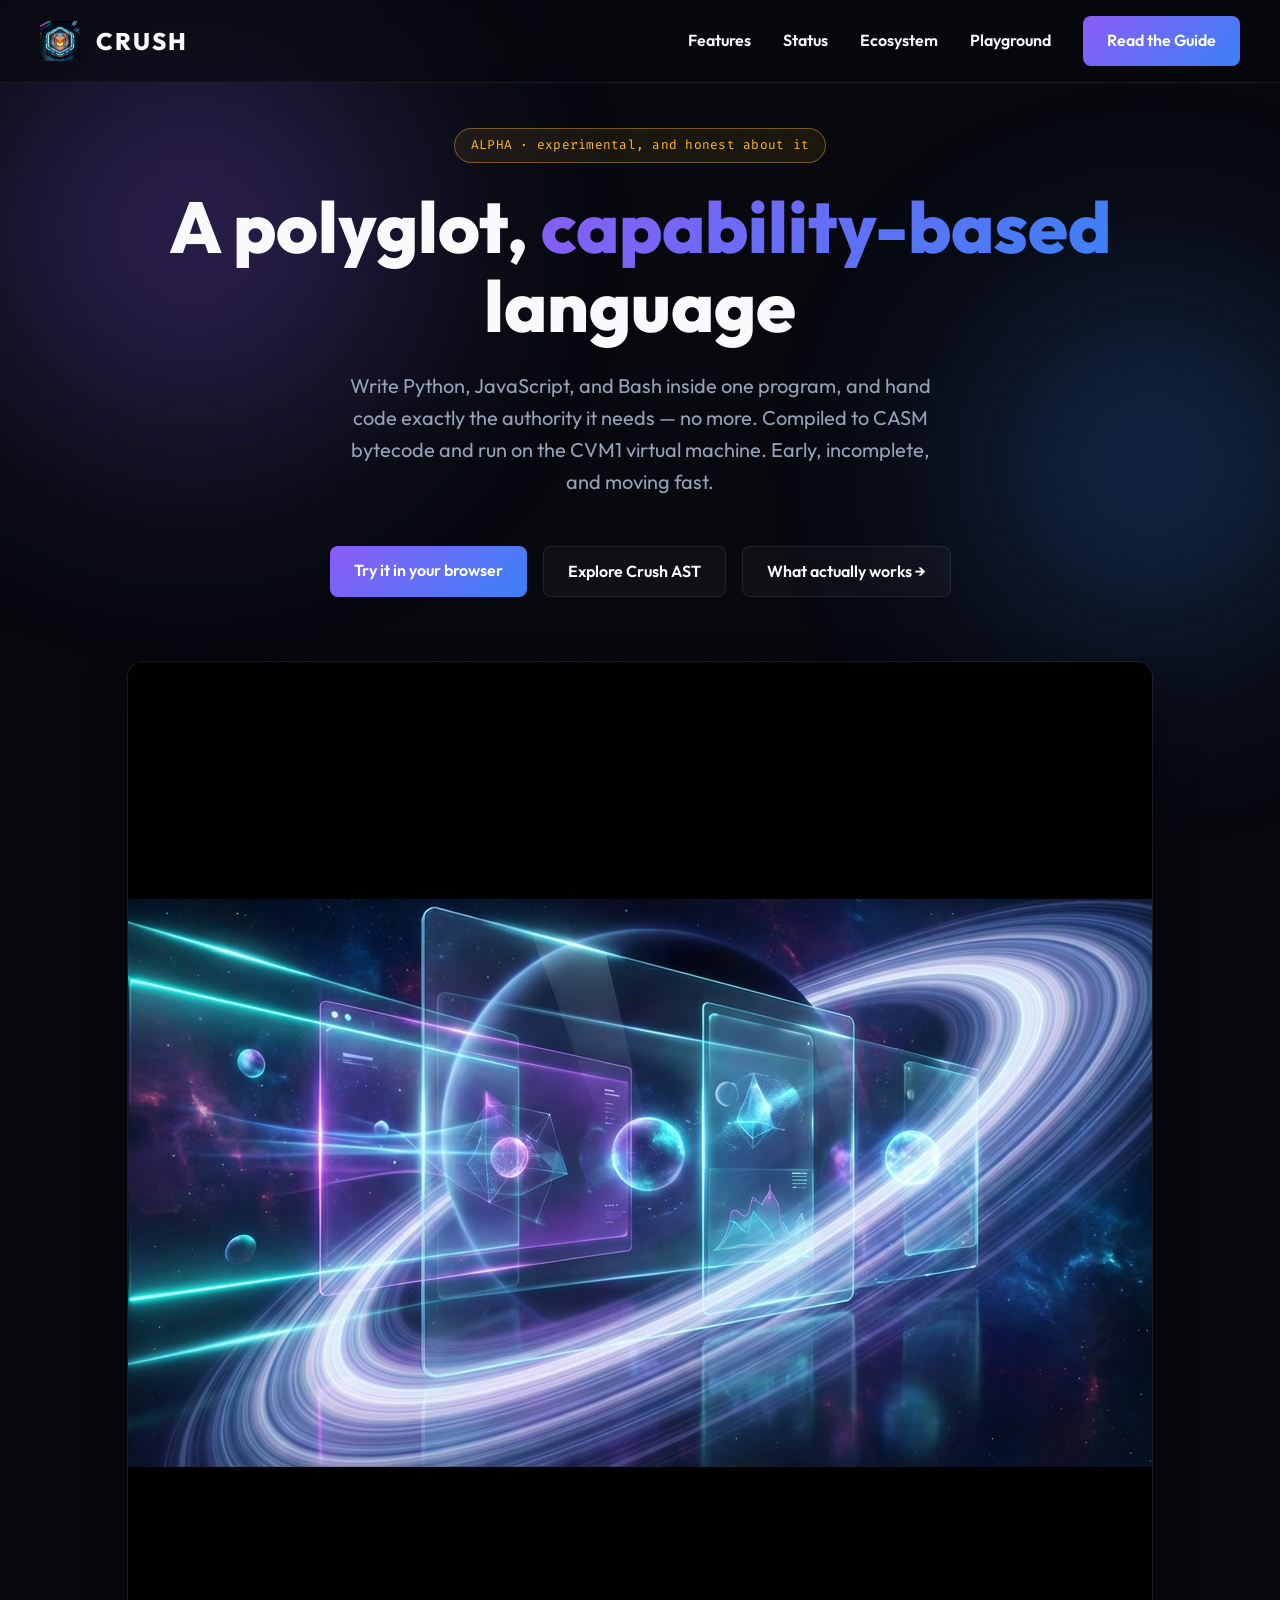
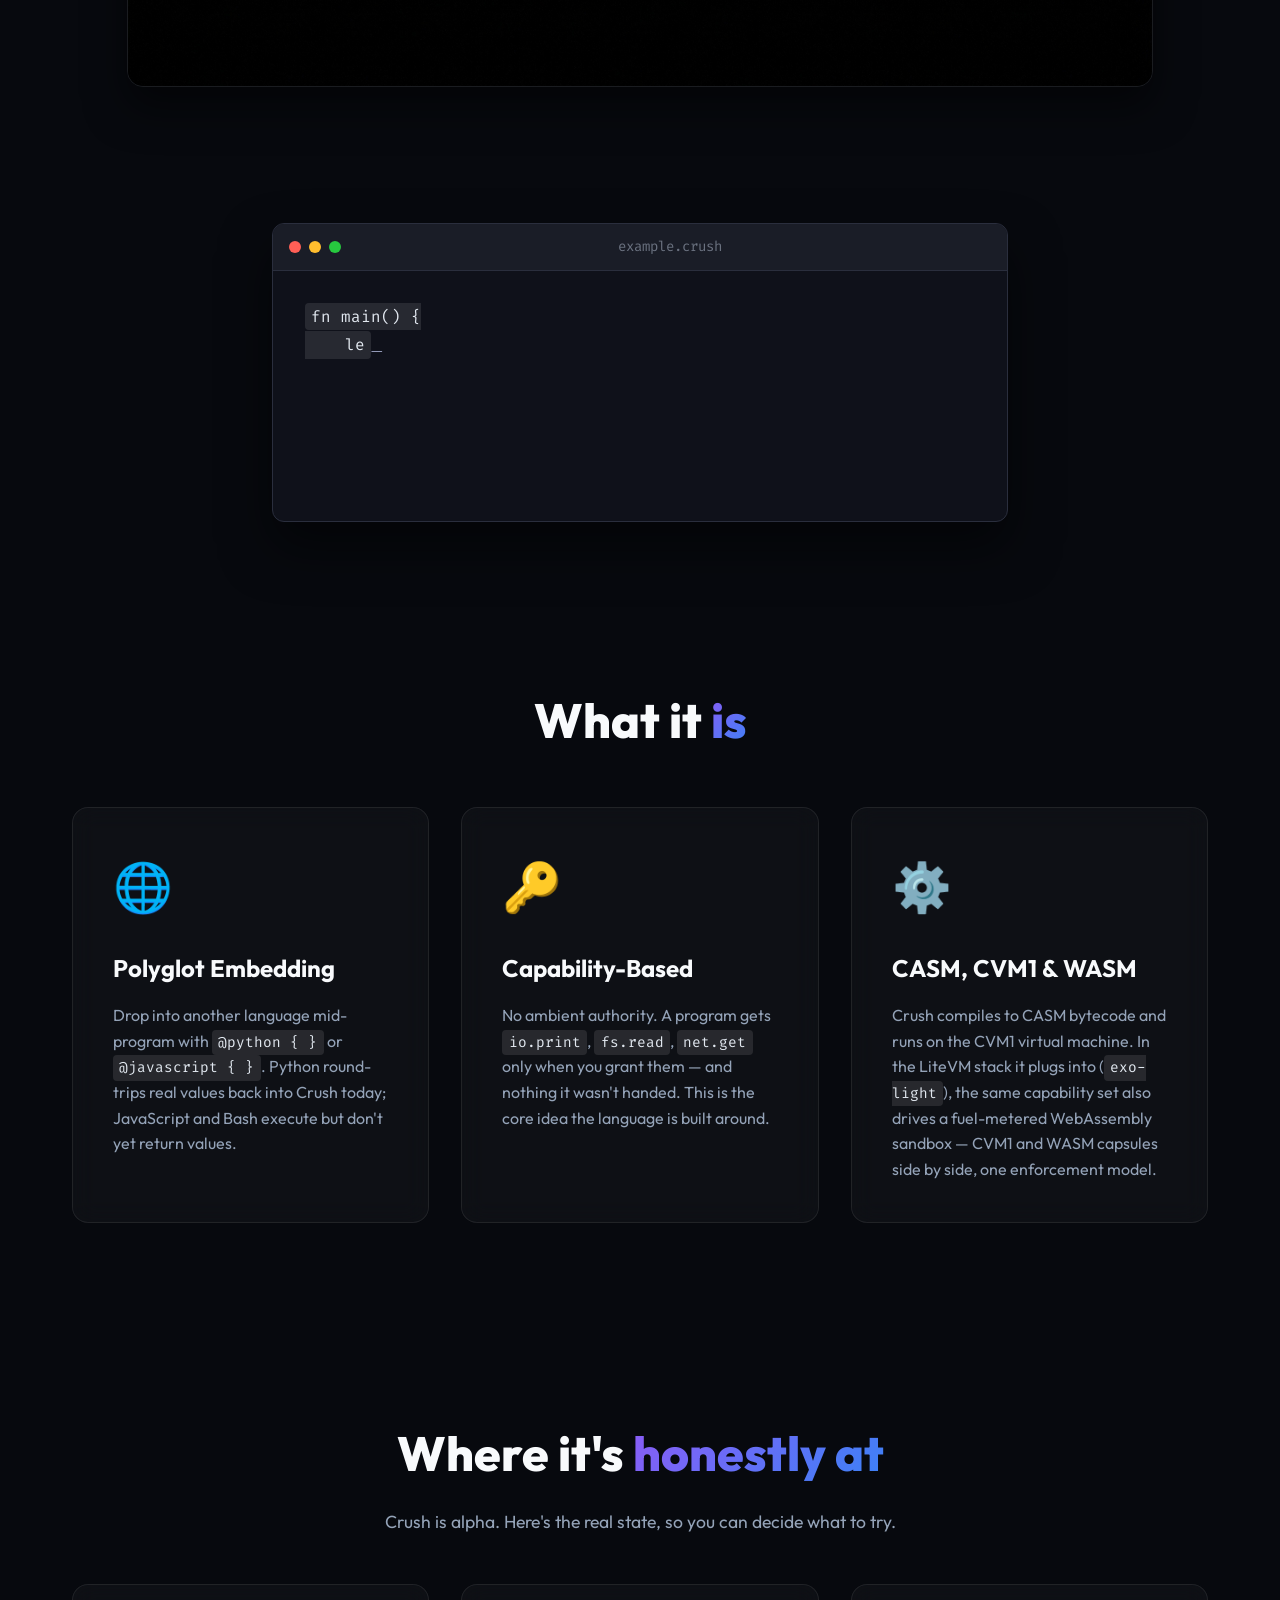
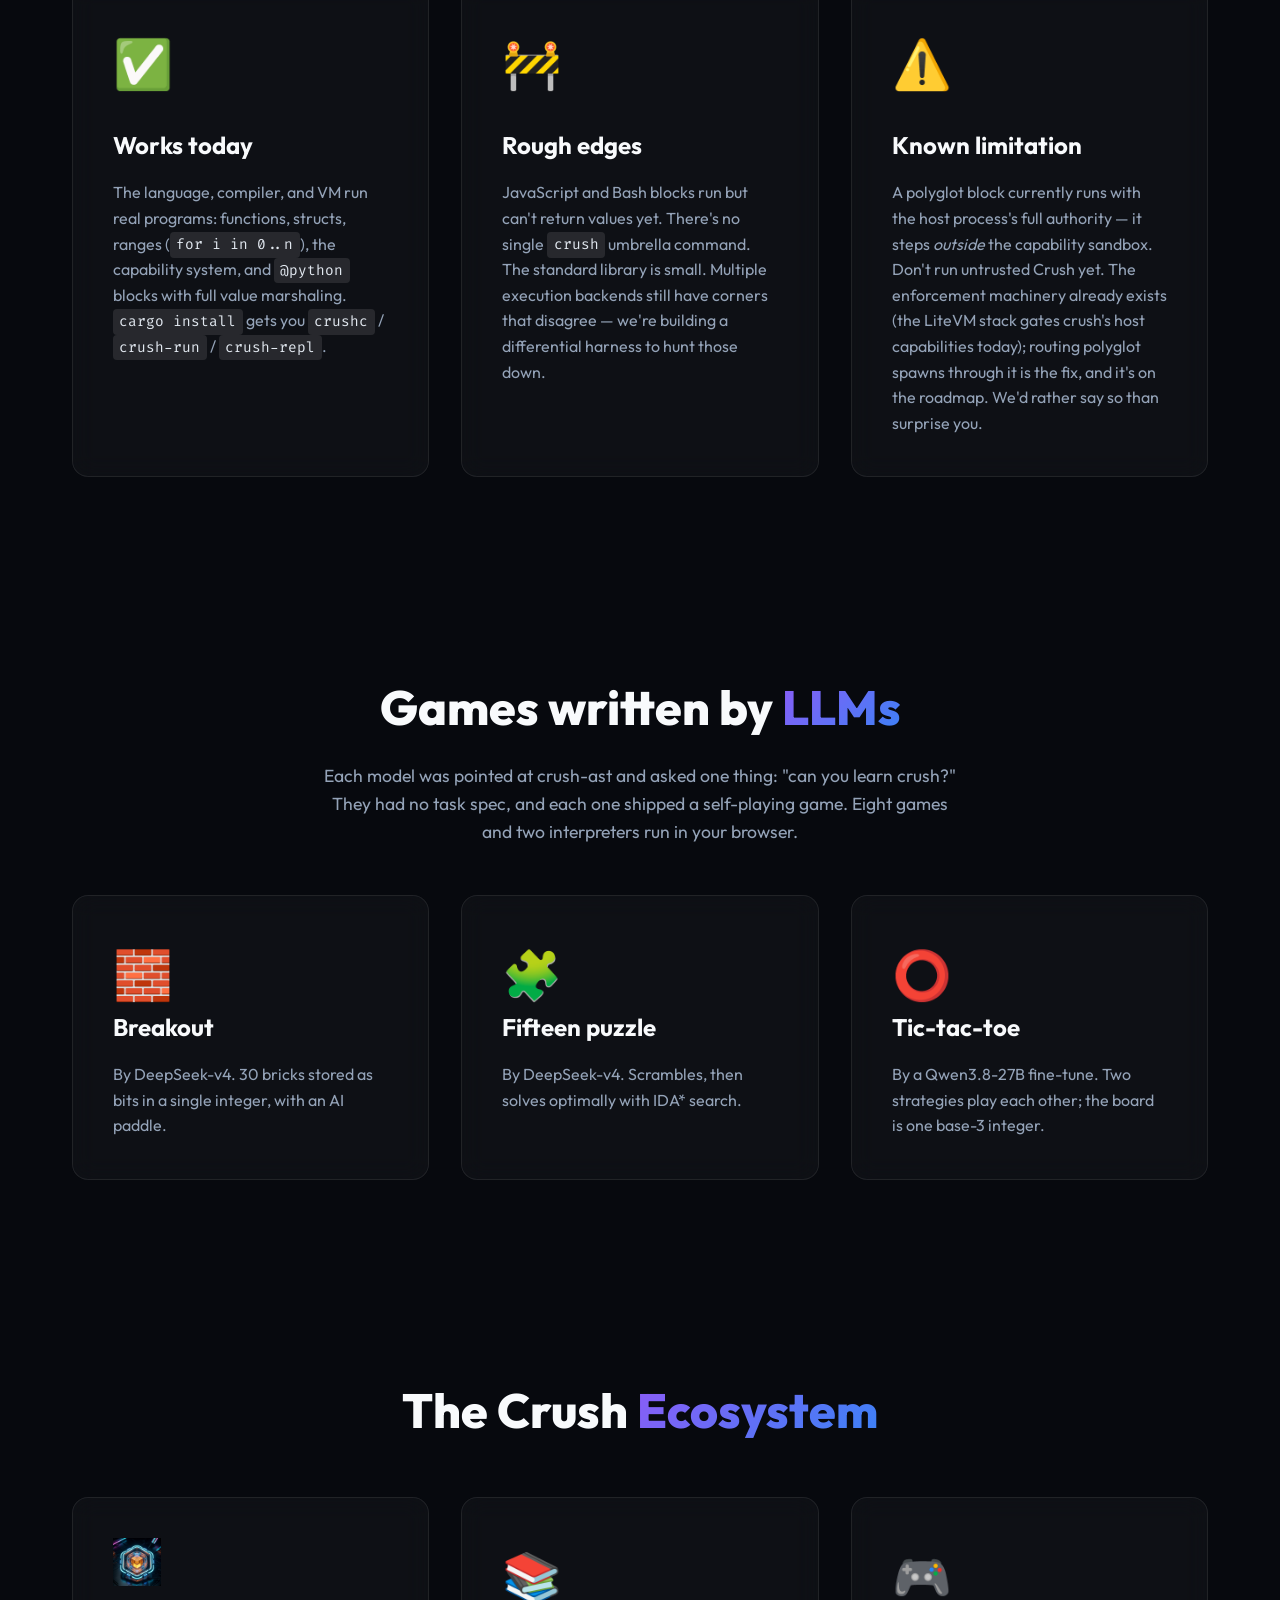
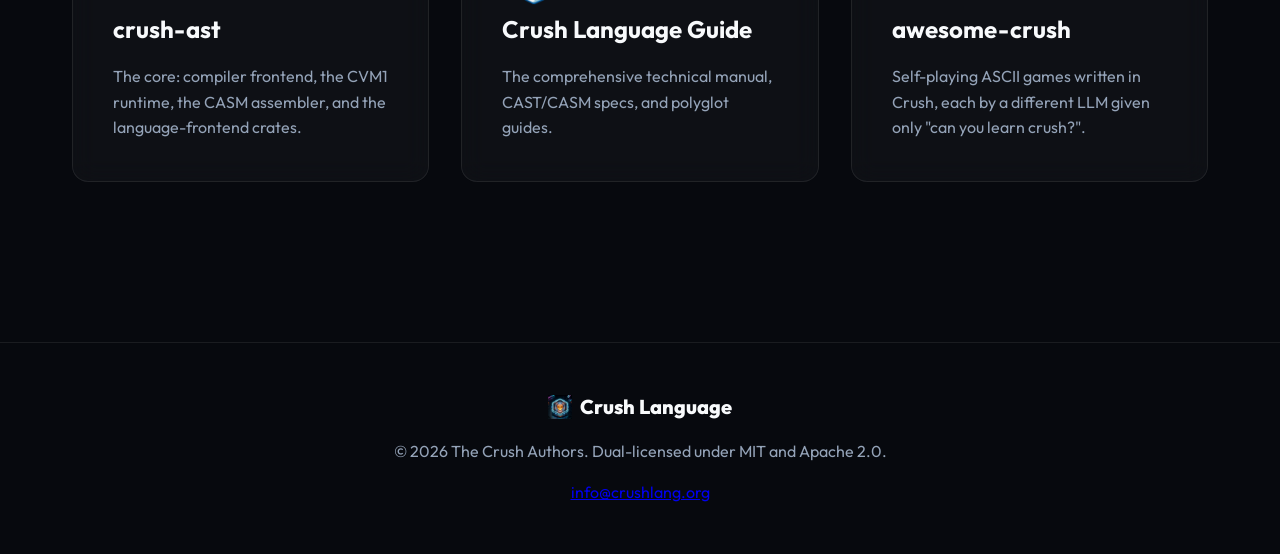
==== commit 4fce5760: "Playground: play the awesome-crush games; homepage games section Nine programs from awesome-crush (e" ====
--- a/index.html
+++ b/index.html
@@ -100,6 +100,34 @@
         </div>
     </section>
 
+    <section id="games" class="ecosystem-section">
+        <h2 class="section-title reveal">Games written by <span class="gradient-text">LLMs</span></h2>
+        <p class="section-subtitle reveal">Each model was pointed at crush-ast and asked one thing: "can you learn crush?" They had no task spec, and each one shipped a self-playing game. Eight games and two interpreters run in your browser.</p>
+        <div class="grid-container">
+            <a href="playground/#g-breakout" class="eco-card reveal">
+                <div class="eco-icon">🧱</div>
+                <div class="eco-content">
+                    <h3>Breakout</h3>
+                    <p>By DeepSeek-v4. 30 bricks stored as bits in a single integer, with an AI paddle.</p>
+                </div>
+            </a>
+            <a href="playground/#g-fifteen" class="eco-card reveal delay-1">
+                <div class="eco-icon">🧩</div>
+                <div class="eco-content">
+                    <h3>Fifteen puzzle</h3>
+                    <p>By DeepSeek-v4. Scrambles, then solves optimally with IDA* search.</p>
+                </div>
+            </a>
+            <a href="playground/#g-tictactoe" class="eco-card reveal delay-2">
+                <div class="eco-icon">⭕</div>
+                <div class="eco-content">
+                    <h3>Tic-tac-toe</h3>
+                    <p>By a Qwen3.8-27B fine-tune. Two strategies play each other; the board is one base-3 integer.</p>
+                </div>
+            </a>
+        </div>
+    </section>
+
     <section id="ecosystem" class="ecosystem-section">
         <h2 class="section-title reveal">The Crush <span class="gradient-text">Ecosystem</span></h2>
         <div class="grid-container">
--- a/styles.css
+++ b/styles.css
@@ -357,6 +357,9 @@
     font-size: 1.1rem;
 }
 
-/* The background blobs are absolutely positioned past the right edge, and body's
-   overflow-x: hidden alone didn't stop the page scrolling sideways (51px on phones). */
+/* The background blobs float past the right edge. As absolutely positioned
+   elements they widened the page (51px sideways scroll on phones, even with
+   overflow-x: hidden on html and body). Fixed elements sit against the
+   viewport and never add to the page's scrollable width. */
+.blob { position: fixed; }
 html { overflow-x: hidden; }
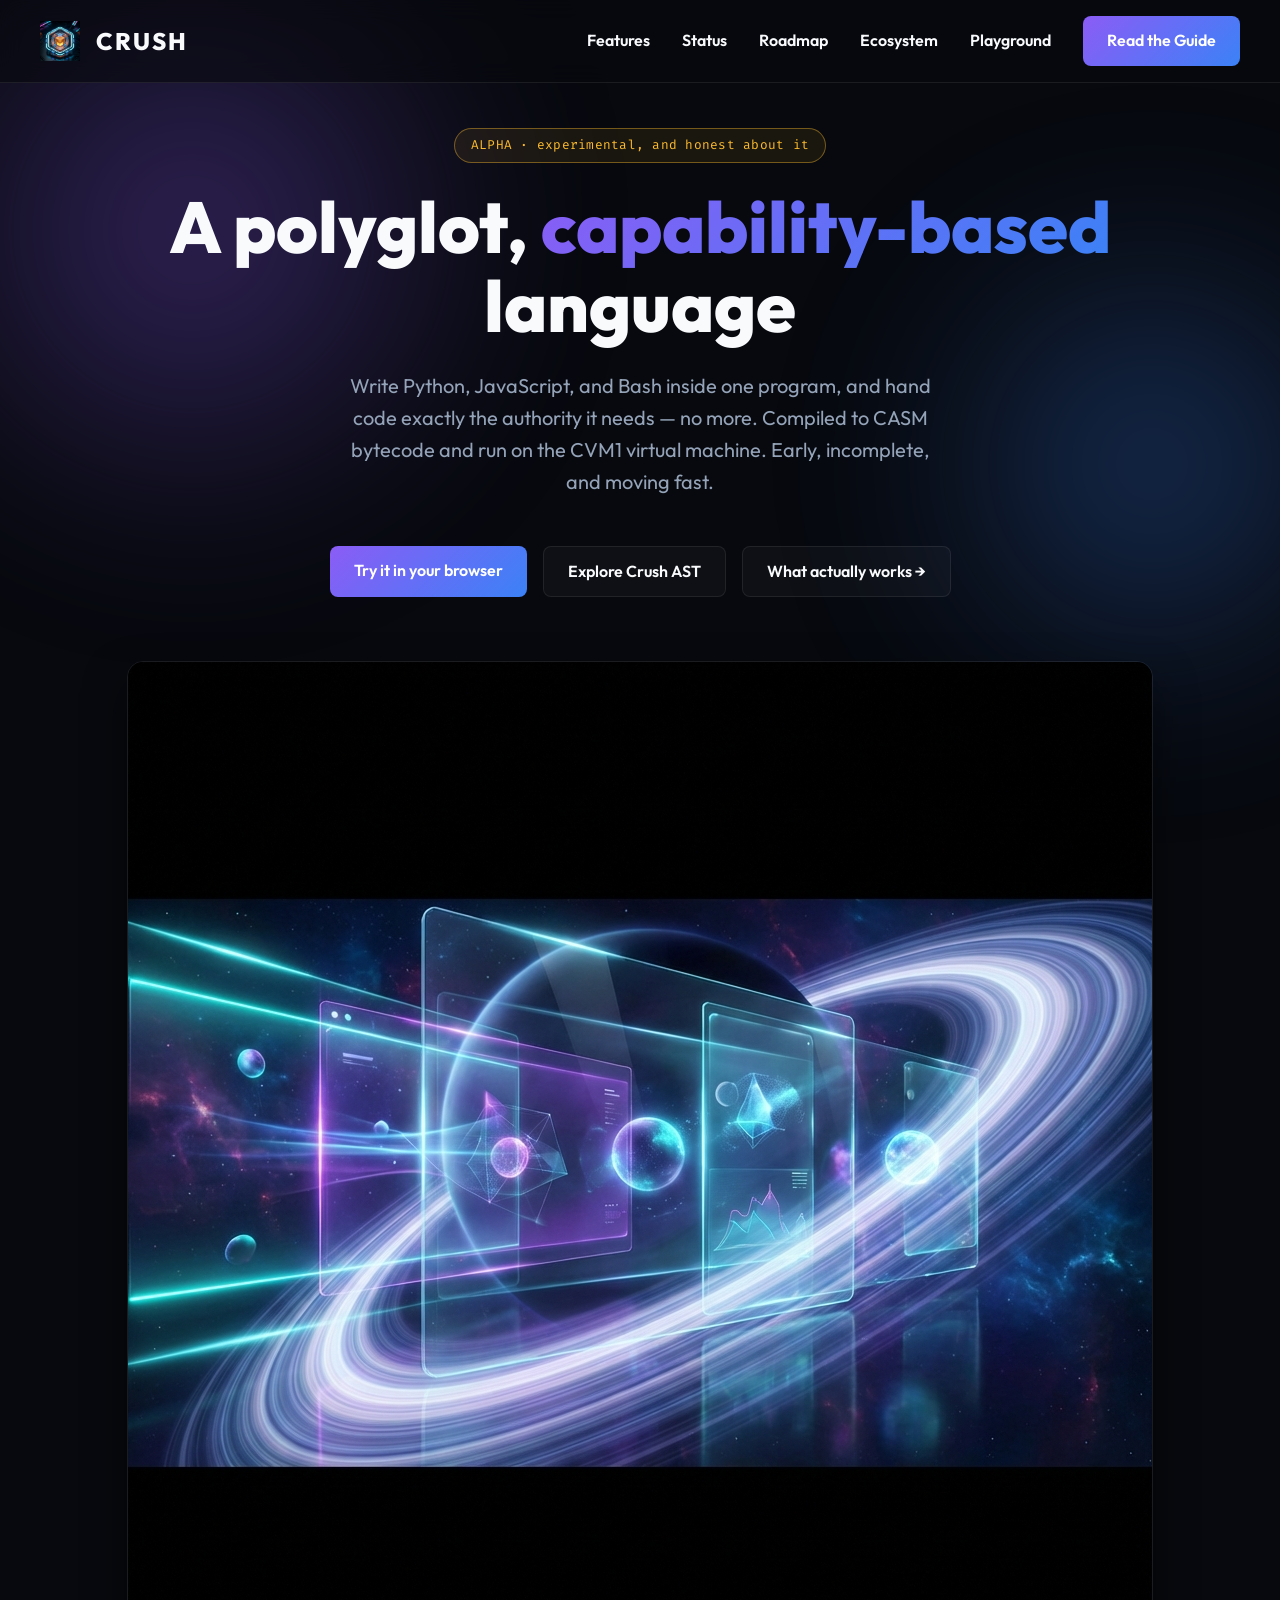
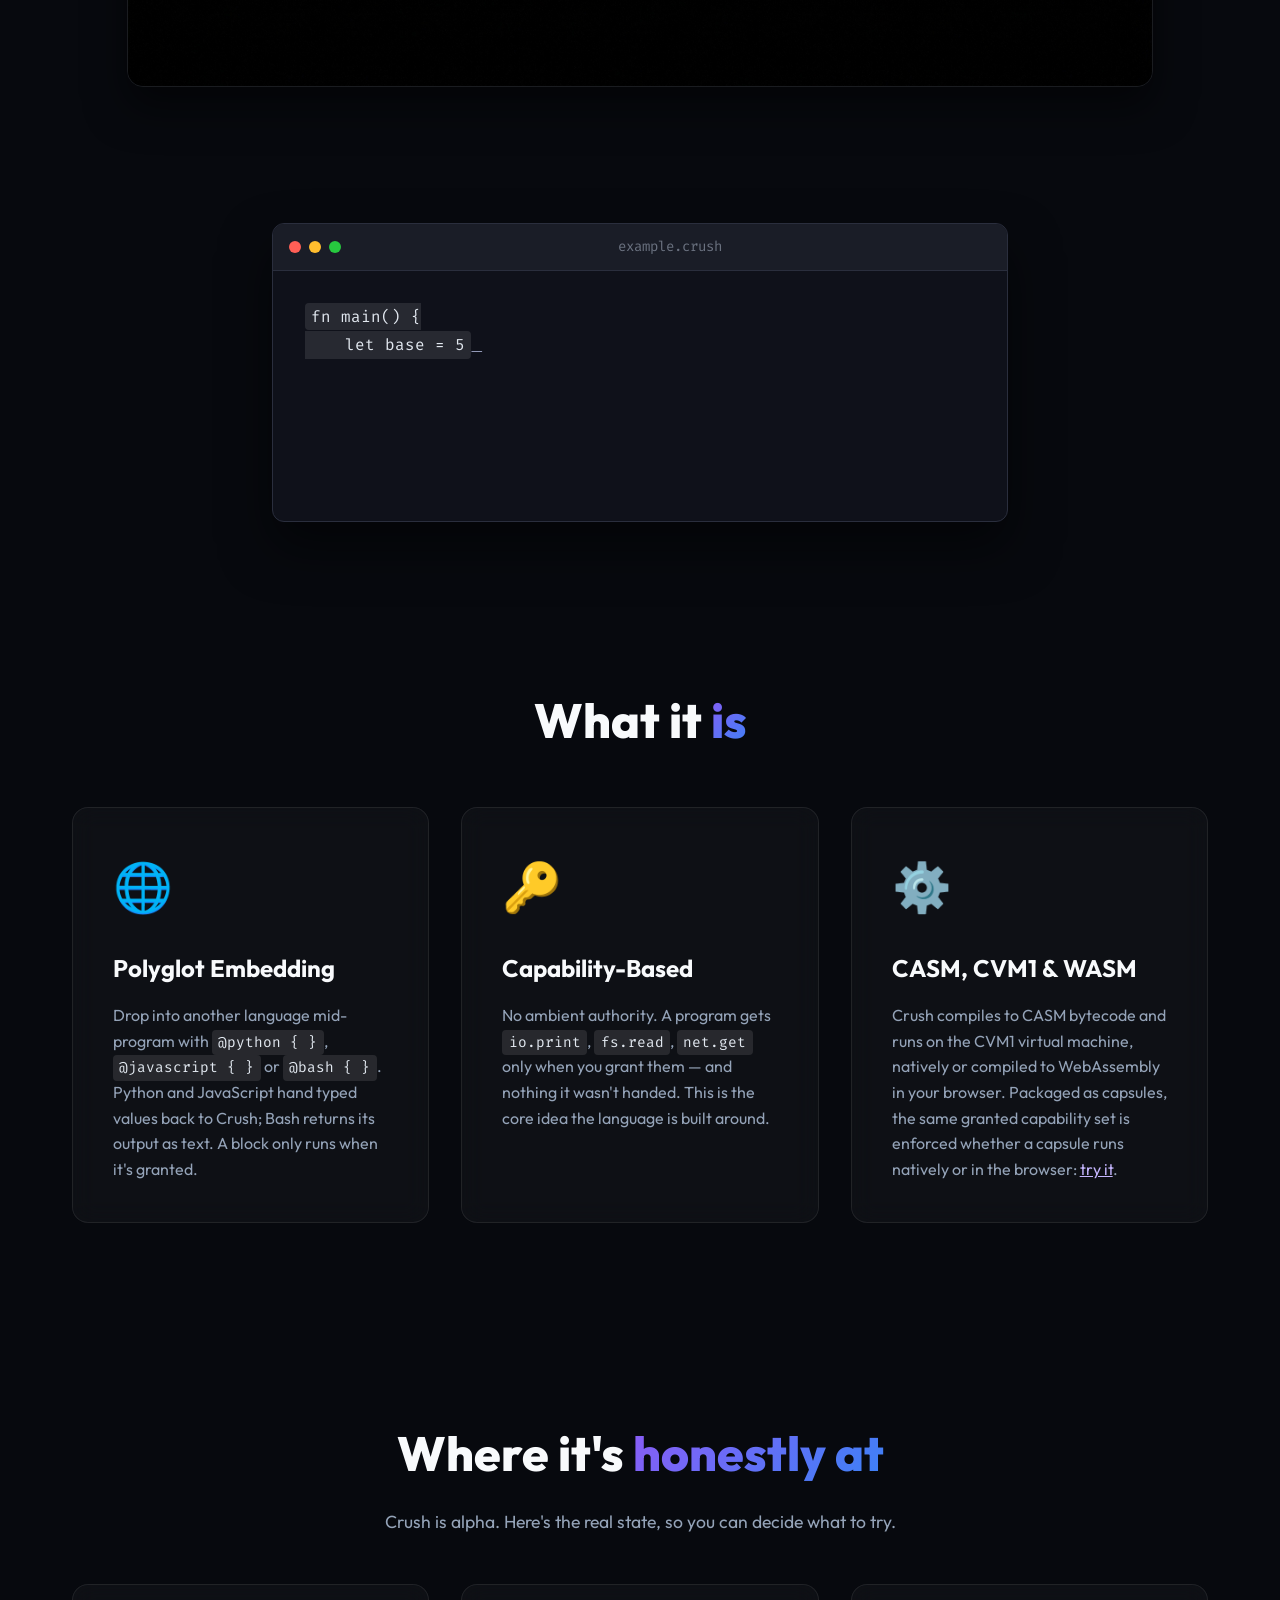
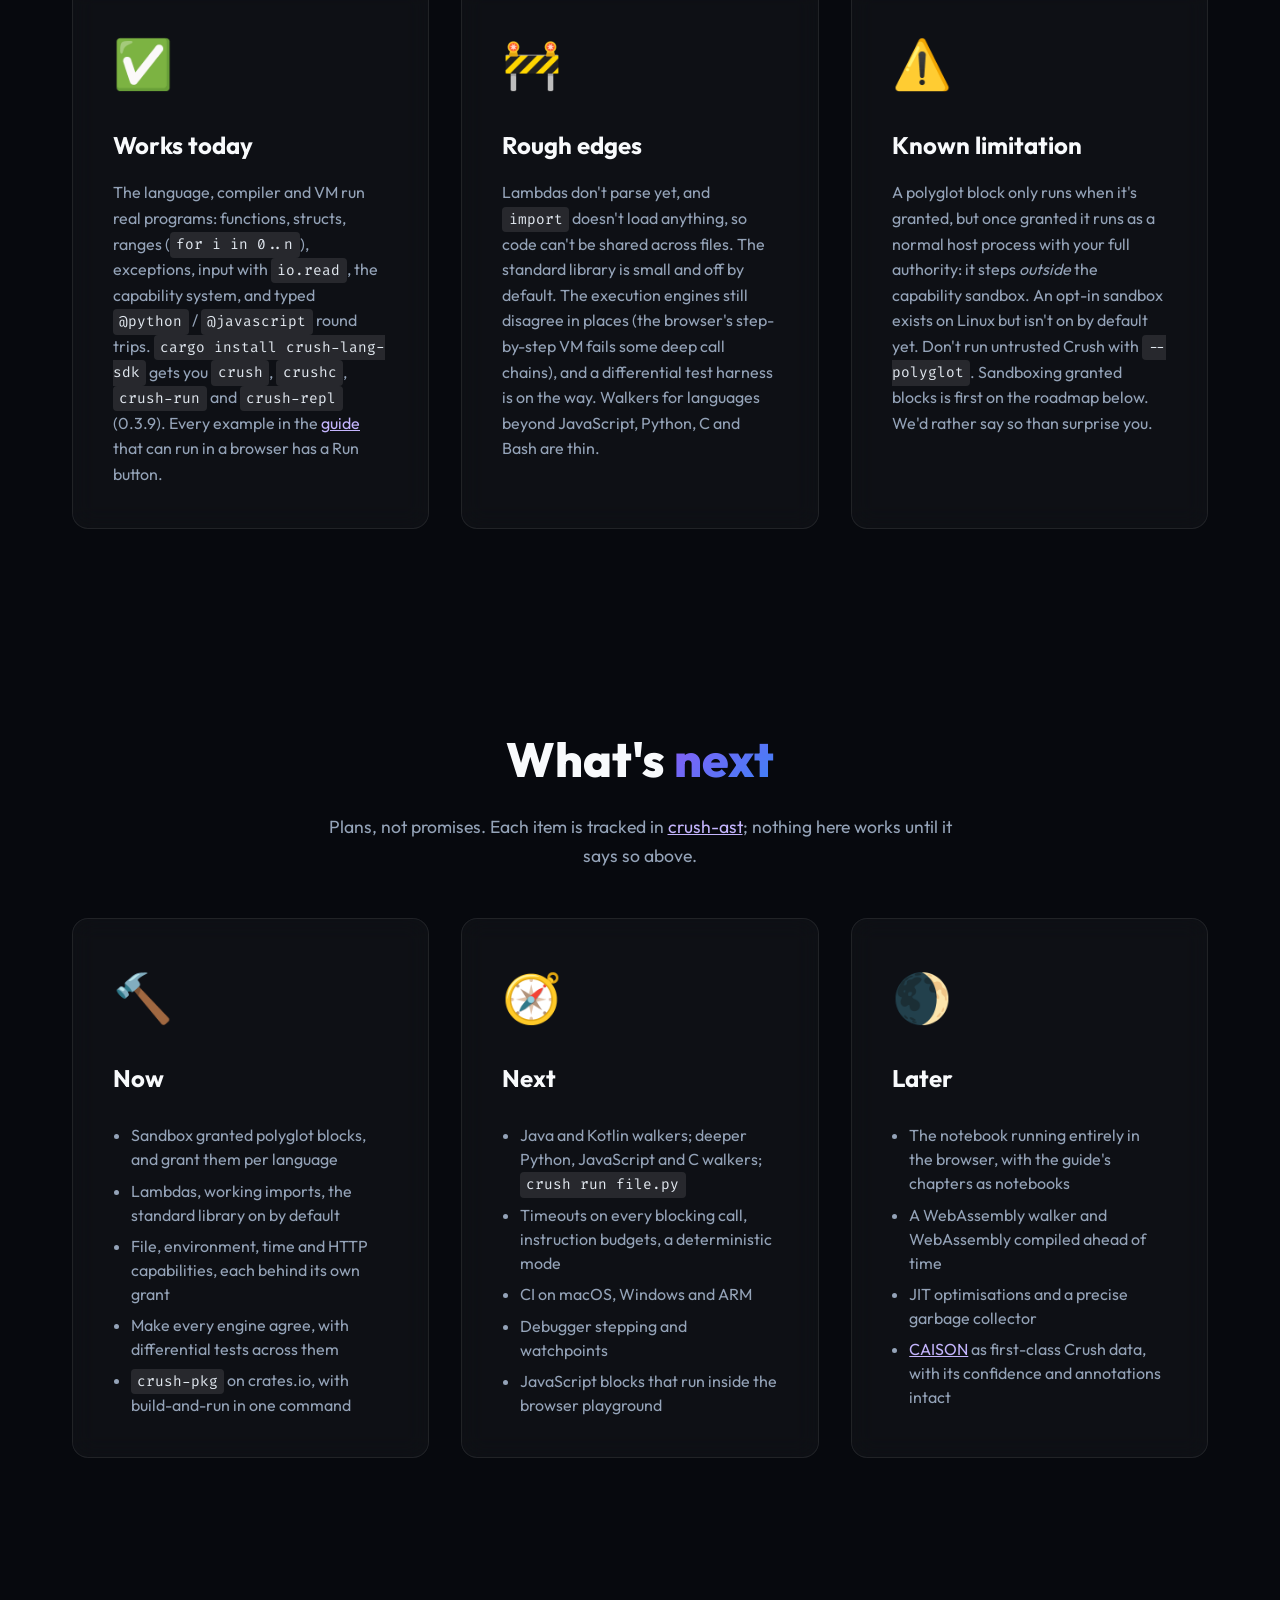
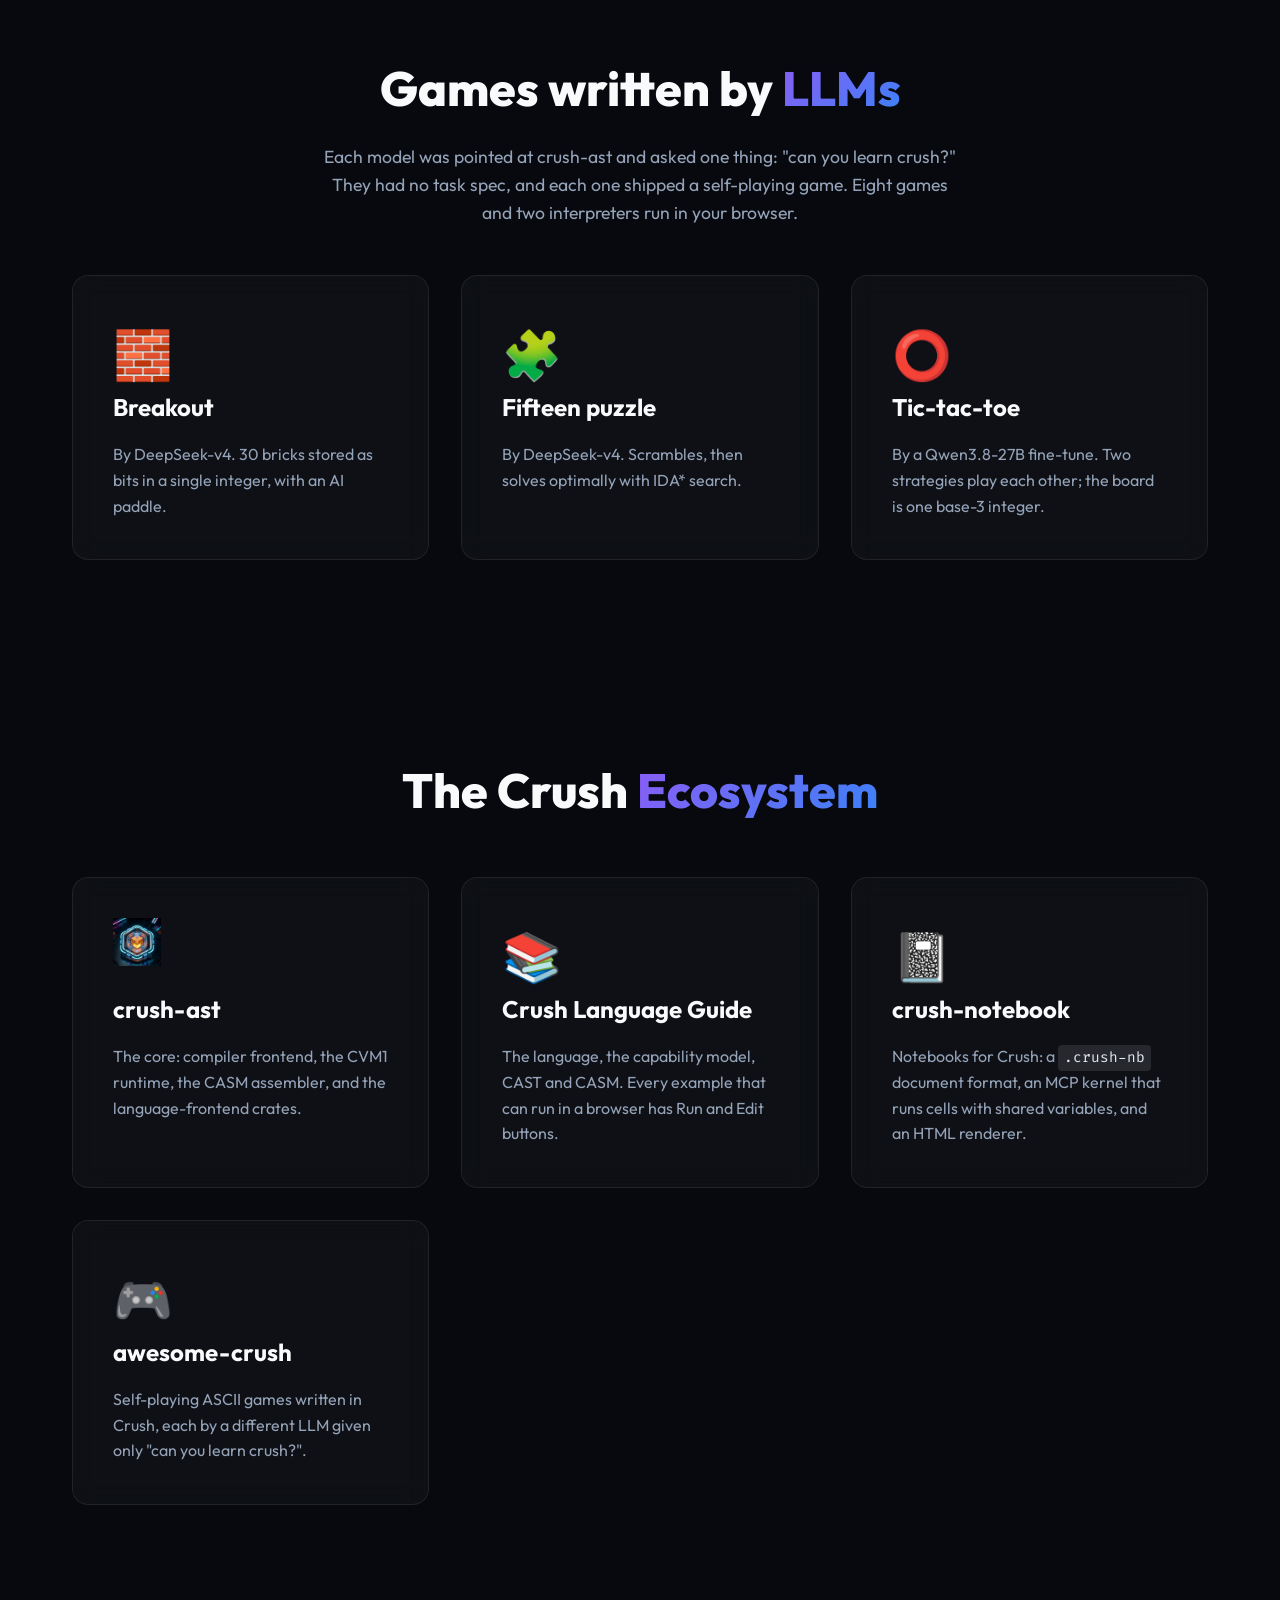
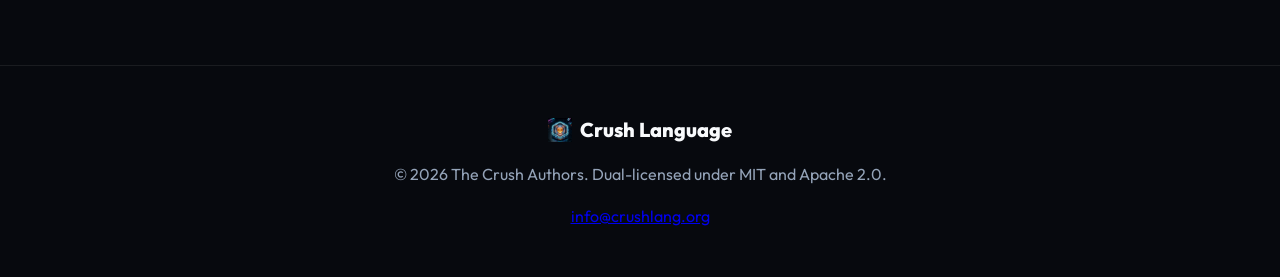
==== commit 74cd9711: "Site: honest status for 0.3.9, a public roadmap, the runnable guide and crush-notebook - Polyglot: P" ====
--- a/index.html
+++ b/index.html
@@ -20,6 +20,7 @@
             <ul class="nav-links">
                 <li><a href="#features">Features</a></li>
                 <li><a href="#status">Status</a></li>
+                <li><a href="#roadmap">Roadmap</a></li>
                 <li><a href="#ecosystem">Ecosystem</a></li>
                 <li><a href="playground/">Playground</a></li>
                 <li><a href="https://docs.crushlang.org/" class="btn-primary">Read the Guide</a></li>
@@ -63,7 +64,7 @@
             <div class="feature-card reveal">
                 <div class="card-icon">🌐</div>
                 <h3>Polyglot Embedding</h3>
-                <p>Drop into another language mid-program with <code>@python { }</code> or <code>@javascript { }</code>. Python round-trips real values back into Crush today; JavaScript and Bash execute but don't yet return values.</p>
+                <p>Drop into another language mid-program with <code>@python { }</code>, <code>@javascript { }</code> or <code>@bash { }</code>. Python and JavaScript hand typed values back to Crush; Bash returns its output as text. A block only runs when it's granted.</p>
             </div>
             <div class="feature-card reveal delay-1">
                 <div class="card-icon">🔑</div>
@@ -73,7 +74,7 @@
             <div class="feature-card reveal delay-2">
                 <div class="card-icon">⚙️</div>
                 <h3>CASM, CVM1 &amp; WASM</h3>
-                <p>Crush compiles to CASM bytecode and runs on the CVM1 virtual machine. In the LiteVM stack it plugs into (<code>exo-light</code>), the same capability set also drives a fuel-metered WebAssembly sandbox — CVM1 and WASM capsules side by side, one enforcement model.</p>
+                <p>Crush compiles to CASM bytecode and runs on the CVM1 virtual machine, natively or compiled to WebAssembly in your browser. Packaged as capsules, the same granted capability set is enforced whether a capsule runs natively or in the browser: <a href="playground/capsules.html">try it</a>.</p>
             </div>
         </div>
     </section>
@@ -85,17 +86,56 @@
             <div class="feature-card reveal">
                 <div class="card-icon">✅</div>
                 <h3>Works today</h3>
-                <p>The language, compiler, and VM run real programs: functions, structs, ranges (<code>for i in 0..n</code>), the capability system, and <code>@python</code> blocks with full value marshaling. <code>cargo install</code> gets you <code>crushc</code> / <code>crush-run</code> / <code>crush-repl</code>.</p>
+                <p>The language, compiler and VM run real programs: functions, structs, ranges (<code>for i in 0..n</code>), exceptions, input with <code>io.read</code>, the capability system, and typed <code>@python</code> / <code>@javascript</code> round trips. <code>cargo install crush-lang-sdk</code> gets you <code>crush</code>, <code>crushc</code>, <code>crush-run</code> and <code>crush-repl</code> (0.3.9). Every example in the <a href="https://docs.crushlang.org/">guide</a> that can run in a browser has a Run button.</p>
             </div>
             <div class="feature-card reveal delay-1">
                 <div class="card-icon">🚧</div>
                 <h3>Rough edges</h3>
-                <p>JavaScript and Bash blocks run but can't return values yet. There's no single <code>crush</code> umbrella command. The standard library is small. Multiple execution backends still have corners that disagree — we're building a differential harness to hunt those down.</p>
+                <p>Lambdas don't parse yet, and <code>import</code> doesn't load anything, so code can't be shared across files. The standard library is small and off by default. The execution engines still disagree in places (the browser's step-by-step VM fails some deep call chains), and a differential test harness is on the way. Walkers for languages beyond JavaScript, Python, C and Bash are thin.</p>
             </div>
             <div class="feature-card reveal delay-2">
                 <div class="card-icon">⚠️</div>
                 <h3>Known limitation</h3>
-                <p>A polyglot block currently runs with the host process's full authority — it steps <em>outside</em> the capability sandbox. Don't run untrusted Crush yet. The enforcement machinery already exists (the LiteVM stack gates crush's host capabilities today); routing polyglot spawns through it is the fix, and it's on the roadmap. We'd rather say so than surprise you.</p>
+                <p>A polyglot block only runs when it's granted, but once granted it runs as a normal host process with your full authority: it steps <em>outside</em> the capability sandbox. An opt-in sandbox exists on Linux but isn't on by default yet. Don't run untrusted Crush with <code>--polyglot</code>. Sandboxing granted blocks is first on the roadmap below. We'd rather say so than surprise you.</p>
+            </div>
+        </div>
+    </section>
+
+    <section id="roadmap" class="features-section">
+        <h2 class="section-title reveal">What's <span class="gradient-text">next</span></h2>
+        <p class="section-subtitle reveal">Plans, not promises. Each item is tracked in <a href="https://github.com/nixpt/crush-ast">crush-ast</a>; nothing here works until it says so above.</p>
+        <div class="grid-container">
+            <div class="feature-card reveal">
+                <div class="card-icon">🔨</div>
+                <h3>Now</h3>
+                <ul class="roadmap-list">
+                    <li>Sandbox granted polyglot blocks, and grant them per language</li>
+                    <li>Lambdas, working imports, the standard library on by default</li>
+                    <li>File, environment, time and HTTP capabilities, each behind its own grant</li>
+                    <li>Make every engine agree, with differential tests across them</li>
+                    <li><code>crush-pkg</code> on crates.io, with build-and-run in one command</li>
+                </ul>
+            </div>
+            <div class="feature-card reveal delay-1">
+                <div class="card-icon">🧭</div>
+                <h3>Next</h3>
+                <ul class="roadmap-list">
+                    <li>Java and Kotlin walkers; deeper Python, JavaScript and C walkers; <code>crush run file.py</code></li>
+                    <li>Timeouts on every blocking call, instruction budgets, a deterministic mode</li>
+                    <li>CI on macOS, Windows and ARM</li>
+                    <li>Debugger stepping and watchpoints</li>
+                    <li>JavaScript blocks that run inside the browser playground</li>
+                </ul>
+            </div>
+            <div class="feature-card reveal delay-2">
+                <div class="card-icon">🌒</div>
+                <h3>Later</h3>
+                <ul class="roadmap-list">
+                    <li>The notebook running entirely in the browser, with the guide's chapters as notebooks</li>
+                    <li>A WebAssembly walker and WebAssembly compiled ahead of time</li>
+                    <li>JIT optimisations and a precise garbage collector</li>
+                    <li><a href="https://github.com/nixpt/caison">CAISON</a> as first-class Crush data, with its confidence and annotations intact</li>
+                </ul>
             </div>
         </div>
     </section>
@@ -138,11 +178,18 @@
                     <p>The core: compiler frontend, the CVM1 runtime, the CASM assembler, and the language-frontend crates.</p>
                 </div>
             </a>
-            <a href="https://github.com/nixpt/crush-language-guide" class="eco-card reveal delay-1">
+            <a href="https://docs.crushlang.org/" class="eco-card reveal delay-1">
                 <div class="eco-icon">📚</div>
                 <div class="eco-content">
                     <h3>Crush Language Guide</h3>
-                    <p>The comprehensive technical manual, CAST/CASM specs, and polyglot guides.</p>
+                    <p>The language, the capability model, CAST and CASM. Every example that can run in a browser has Run and Edit buttons.</p>
+                </div>
+            </a>
+            <a href="https://github.com/nixpt/crush-notebook" class="eco-card reveal">
+                <div class="eco-icon">📓</div>
+                <div class="eco-content">
+                    <h3>crush-notebook</h3>
+                    <p>Notebooks for Crush: a <code>.crush-nb</code> document format, an MCP kernel that runs cells with shared variables, and an HTML renderer.</p>
                 </div>
             </a>
             <a href="https://github.com/nixpt/awesome-crush" class="eco-card reveal delay-2">
--- a/styles.css
+++ b/styles.css
@@ -363,3 +363,8 @@
    viewport and never add to the page's scrollable width. */
 .blob { position: fixed; }
 html { overflow-x: hidden; }
+
+/* Roadmap columns */
+.roadmap-list { margin: 0.6rem 0 0; padding-left: 1.1rem; display: grid; gap: 0.45rem; color: var(--text-muted); text-align: left; }
+.roadmap-list li { line-height: 1.5; }
+.feature-card a, .section-subtitle a { color: #c4b5fd; }
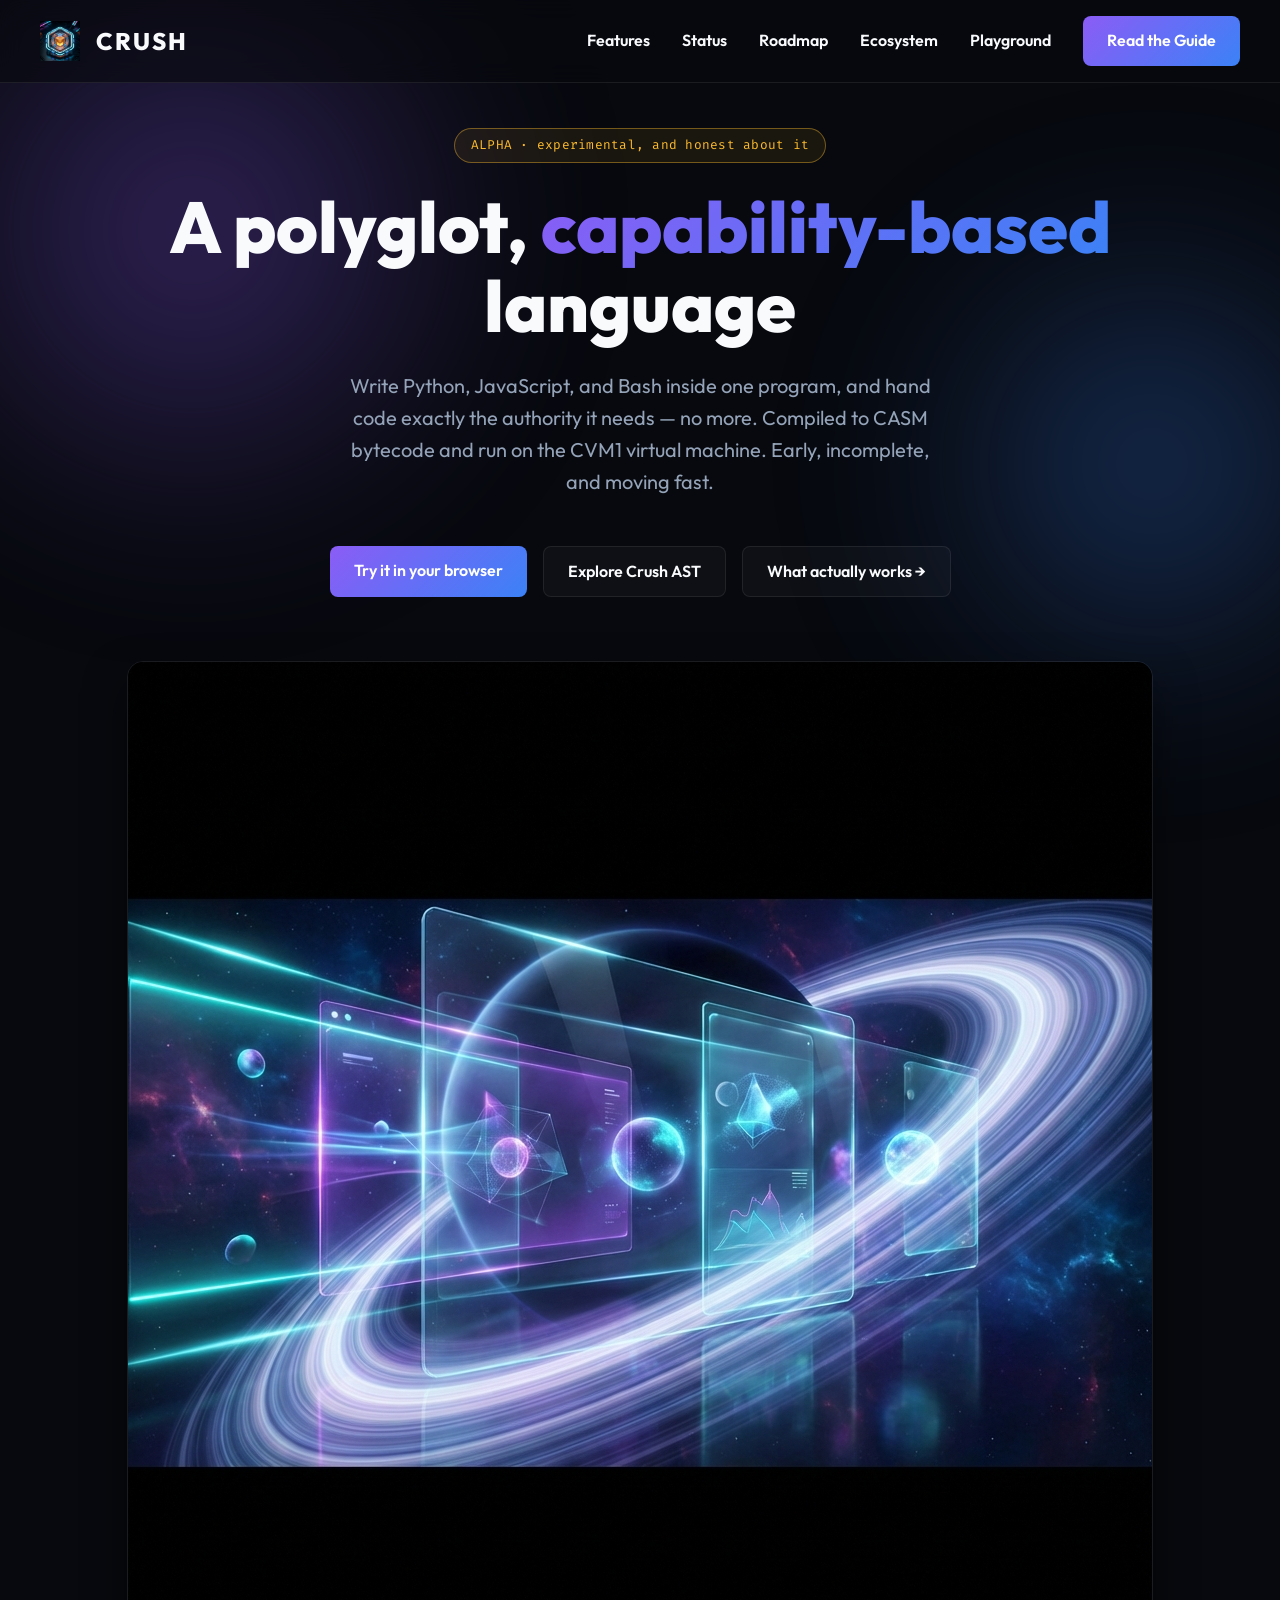
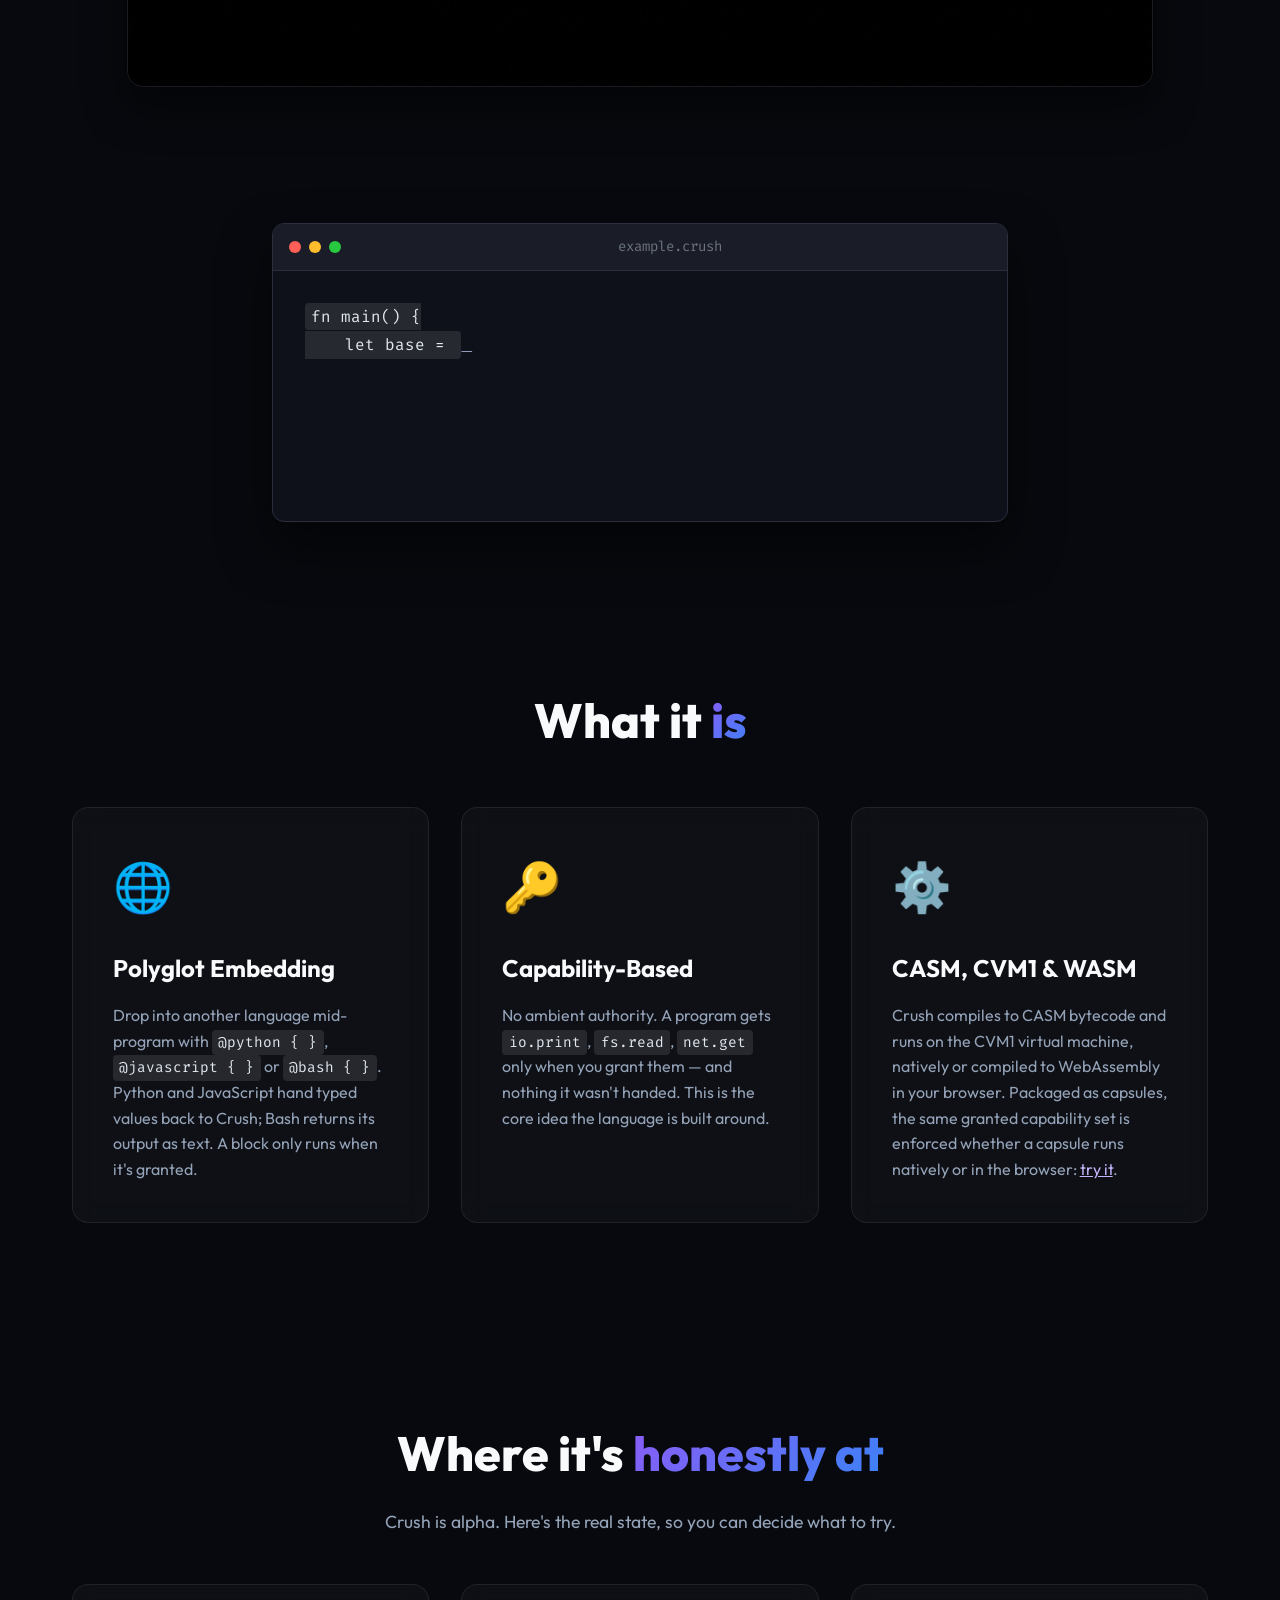
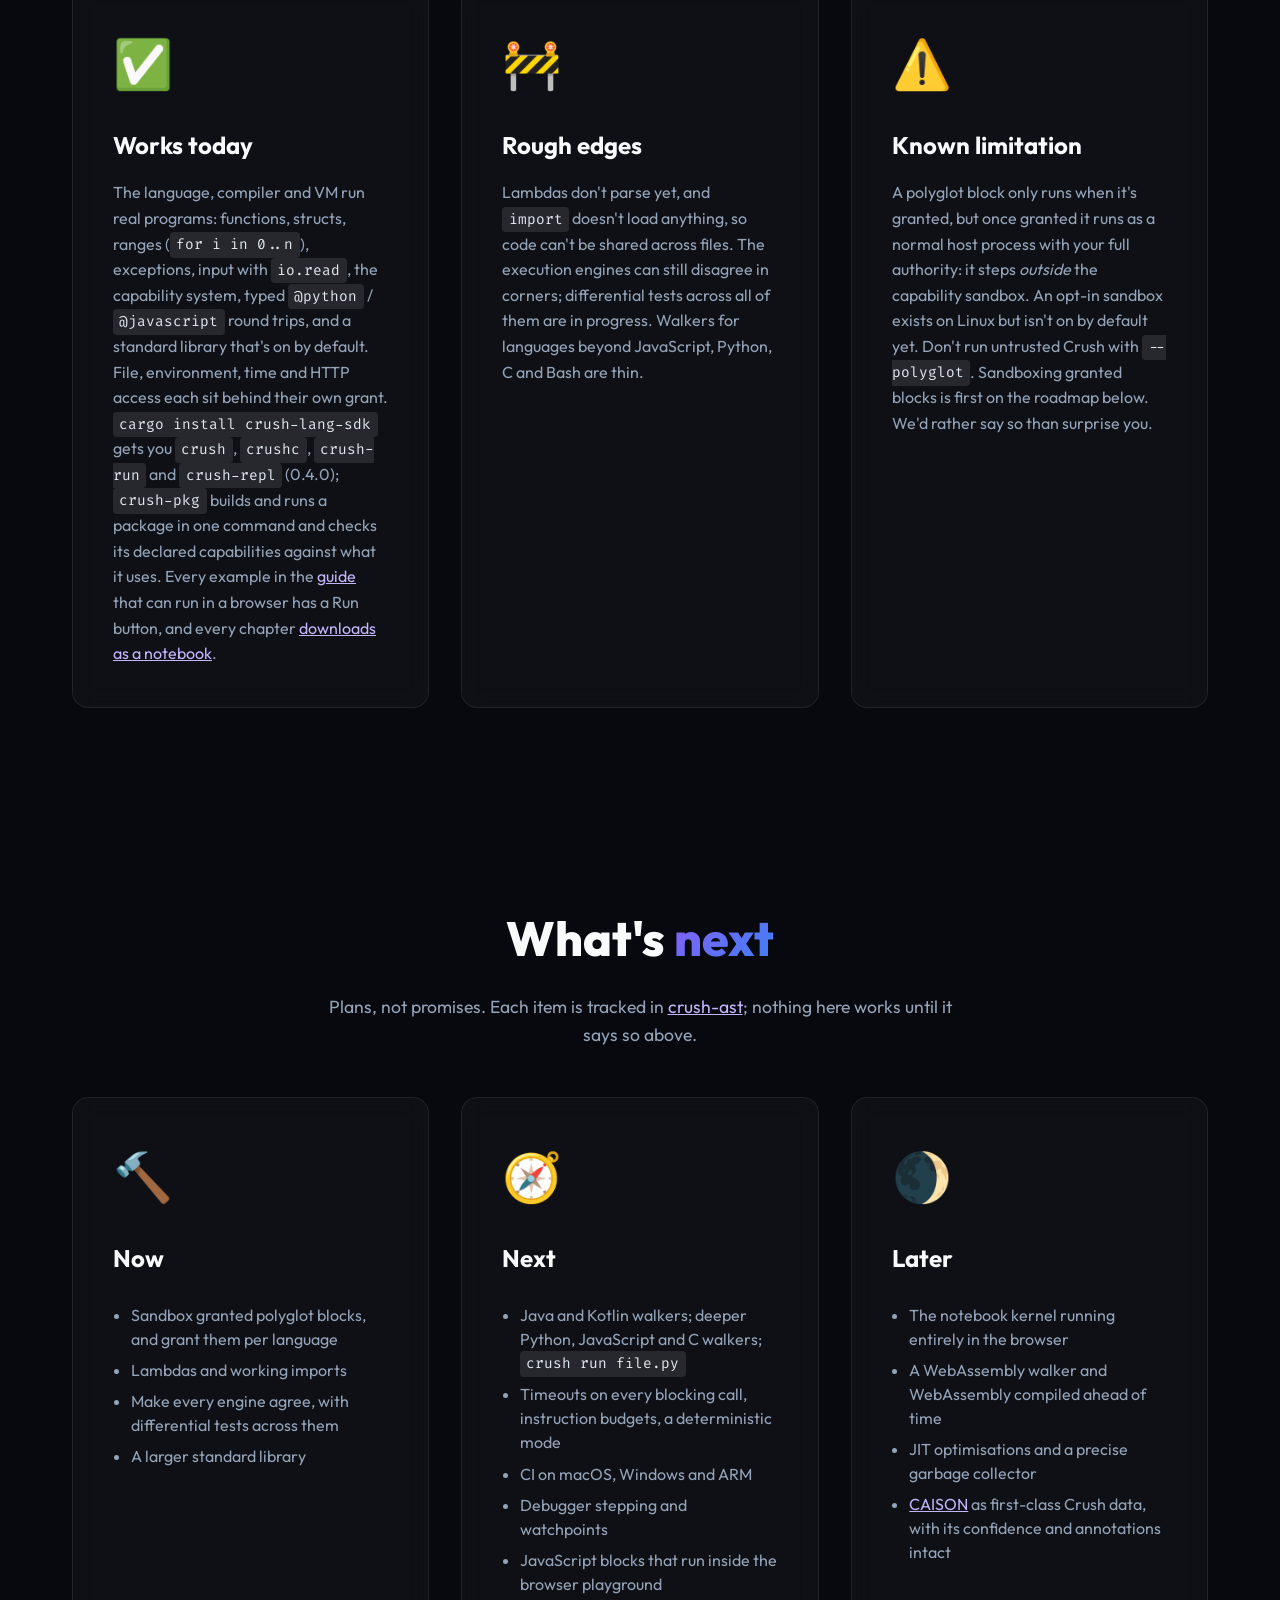
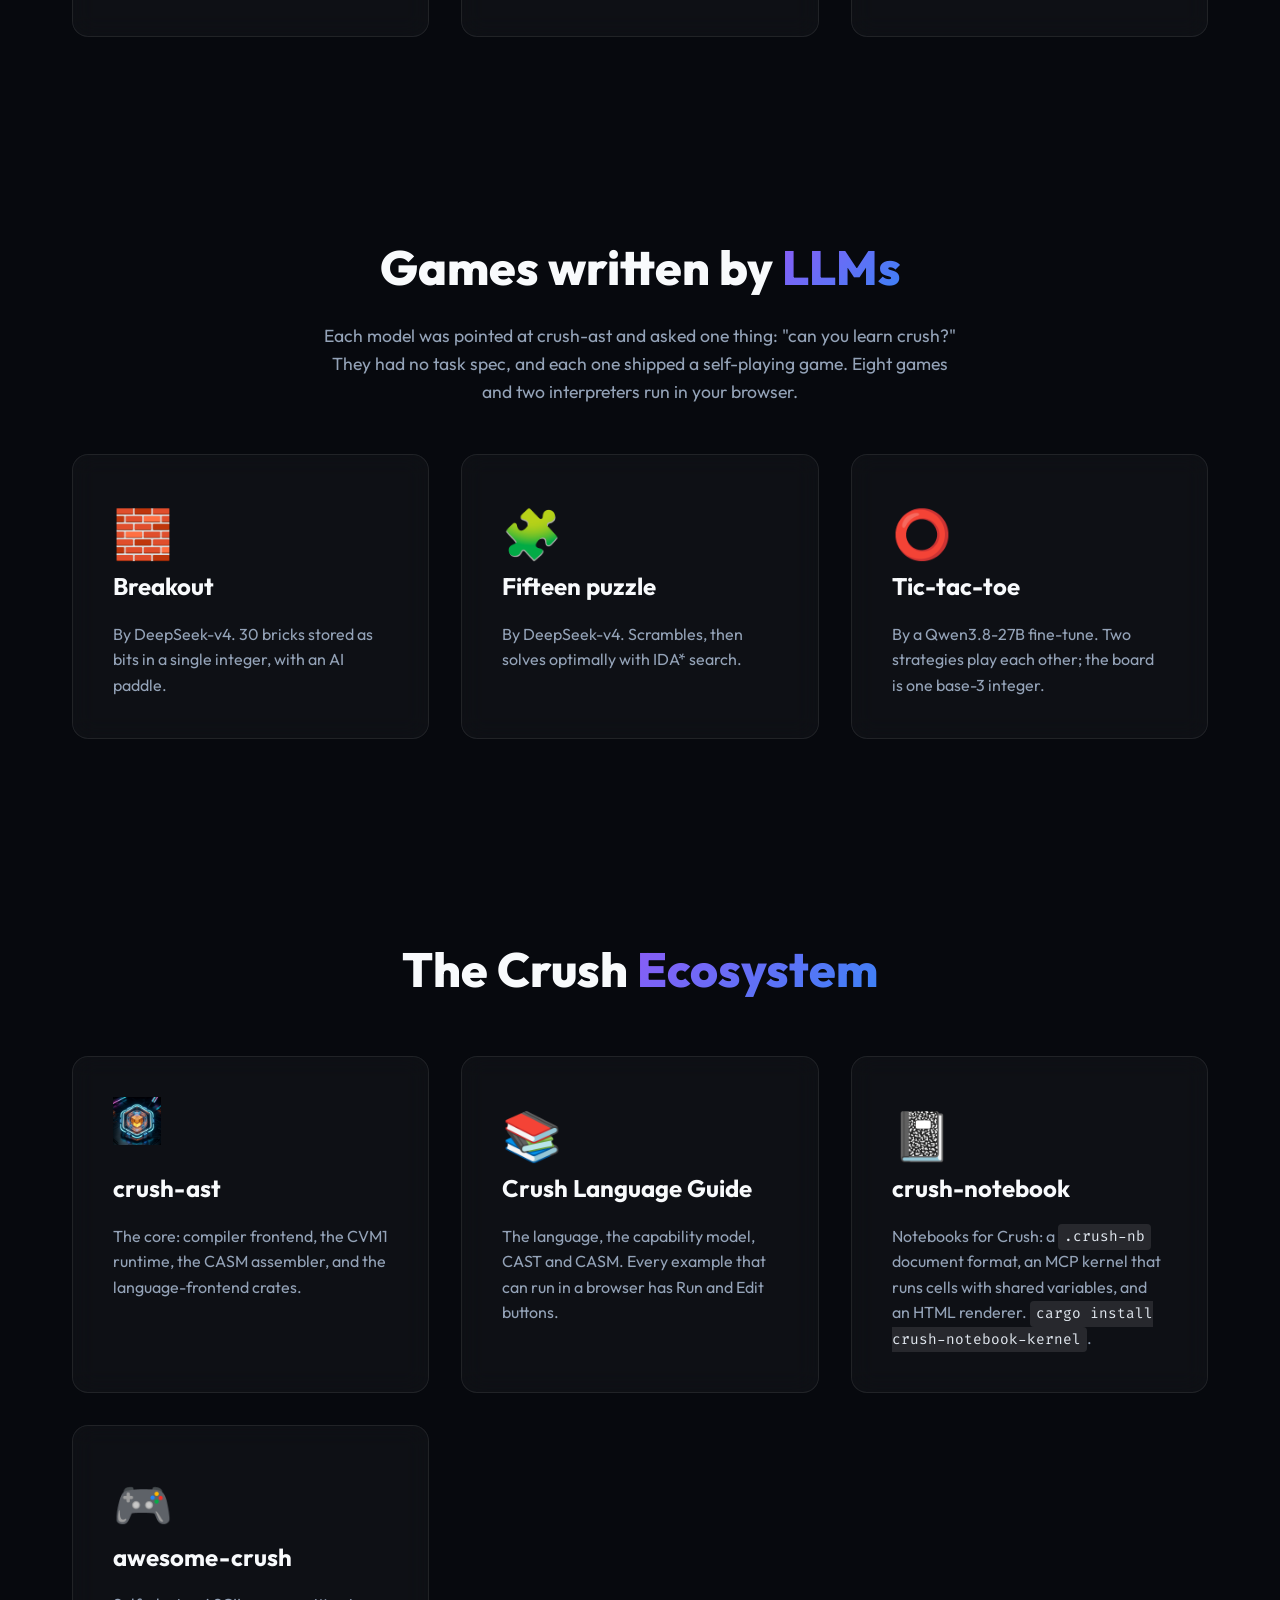
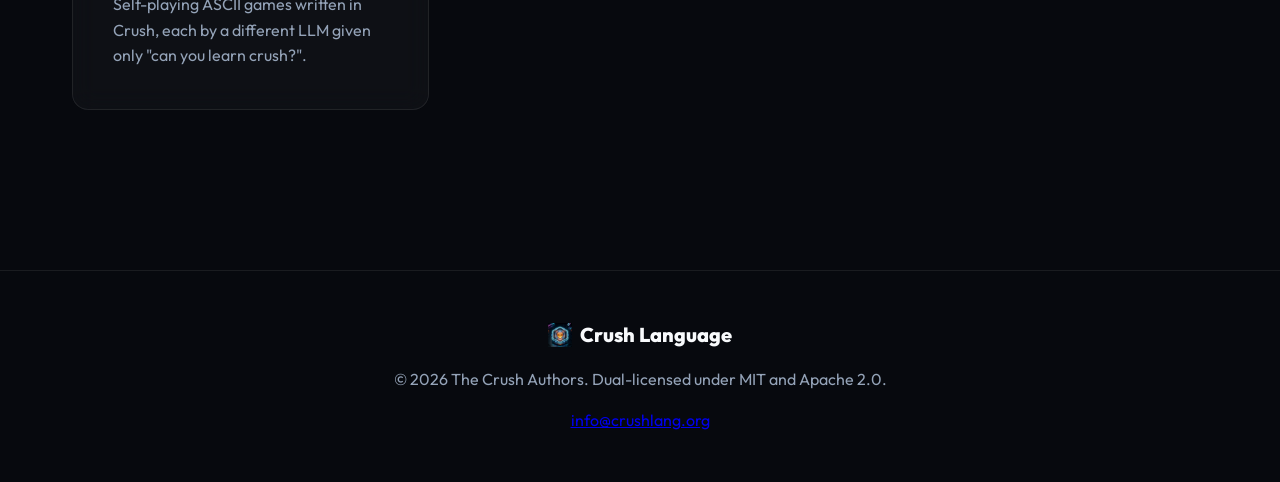
==== commit 1ae0ccf4: "Site: 0.4.0 status, guide chapters as notebooks - Works today: 0.4.0; stdlib on by default; file/env" ====
--- a/index.html
+++ b/index.html
@@ -86,12 +86,12 @@
             <div class="feature-card reveal">
                 <div class="card-icon">✅</div>
                 <h3>Works today</h3>
-                <p>The language, compiler and VM run real programs: functions, structs, ranges (<code>for i in 0..n</code>), exceptions, input with <code>io.read</code>, the capability system, and typed <code>@python</code> / <code>@javascript</code> round trips. <code>cargo install crush-lang-sdk</code> gets you <code>crush</code>, <code>crushc</code>, <code>crush-run</code> and <code>crush-repl</code> (0.3.9). Every example in the <a href="https://docs.crushlang.org/">guide</a> that can run in a browser has a Run button.</p>
+                <p>The language, compiler and VM run real programs: functions, structs, ranges (<code>for i in 0..n</code>), exceptions, input with <code>io.read</code>, the capability system, typed <code>@python</code> / <code>@javascript</code> round trips, and a standard library that's on by default. File, environment, time and HTTP access each sit behind their own grant. <code>cargo install crush-lang-sdk</code> gets you <code>crush</code>, <code>crushc</code>, <code>crush-run</code> and <code>crush-repl</code> (0.4.0); <code>crush-pkg</code> builds and runs a package in one command and checks its declared capabilities against what it uses. Every example in the <a href="https://docs.crushlang.org/">guide</a> that can run in a browser has a Run button, and every chapter <a href="https://docs.crushlang.org/notebooks.html">downloads as a notebook</a>.</p>
             </div>
             <div class="feature-card reveal delay-1">
                 <div class="card-icon">🚧</div>
                 <h3>Rough edges</h3>
-                <p>Lambdas don't parse yet, and <code>import</code> doesn't load anything, so code can't be shared across files. The standard library is small and off by default. The execution engines still disagree in places (the browser's step-by-step VM fails some deep call chains), and a differential test harness is on the way. Walkers for languages beyond JavaScript, Python, C and Bash are thin.</p>
+                <p>Lambdas don't parse yet, and <code>import</code> doesn't load anything, so code can't be shared across files. The execution engines can still disagree in corners; differential tests across all of them are in progress. Walkers for languages beyond JavaScript, Python, C and Bash are thin.</p>
             </div>
             <div class="feature-card reveal delay-2">
                 <div class="card-icon">⚠️</div>
@@ -110,10 +110,9 @@
                 <h3>Now</h3>
                 <ul class="roadmap-list">
                     <li>Sandbox granted polyglot blocks, and grant them per language</li>
-                    <li>Lambdas, working imports, the standard library on by default</li>
-                    <li>File, environment, time and HTTP capabilities, each behind its own grant</li>
+                    <li>Lambdas and working imports</li>
                     <li>Make every engine agree, with differential tests across them</li>
-                    <li><code>crush-pkg</code> on crates.io, with build-and-run in one command</li>
+                    <li>A larger standard library</li>
                 </ul>
             </div>
             <div class="feature-card reveal delay-1">
@@ -131,7 +130,7 @@
                 <div class="card-icon">🌒</div>
                 <h3>Later</h3>
                 <ul class="roadmap-list">
-                    <li>The notebook running entirely in the browser, with the guide's chapters as notebooks</li>
+                    <li>The notebook kernel running entirely in the browser</li>
                     <li>A WebAssembly walker and WebAssembly compiled ahead of time</li>
                     <li>JIT optimisations and a precise garbage collector</li>
                     <li><a href="https://github.com/nixpt/caison">CAISON</a> as first-class Crush data, with its confidence and annotations intact</li>
@@ -189,7 +188,7 @@
                 <div class="eco-icon">📓</div>
                 <div class="eco-content">
                     <h3>crush-notebook</h3>
-                    <p>Notebooks for Crush: a <code>.crush-nb</code> document format, an MCP kernel that runs cells with shared variables, and an HTML renderer.</p>
+                    <p>Notebooks for Crush: a <code>.crush-nb</code> document format, an MCP kernel that runs cells with shared variables, and an HTML renderer. <code>cargo install crush-notebook-kernel</code>.</p>
                 </div>
             </a>
             <a href="https://github.com/nixpt/awesome-crush" class="eco-card reveal delay-2">
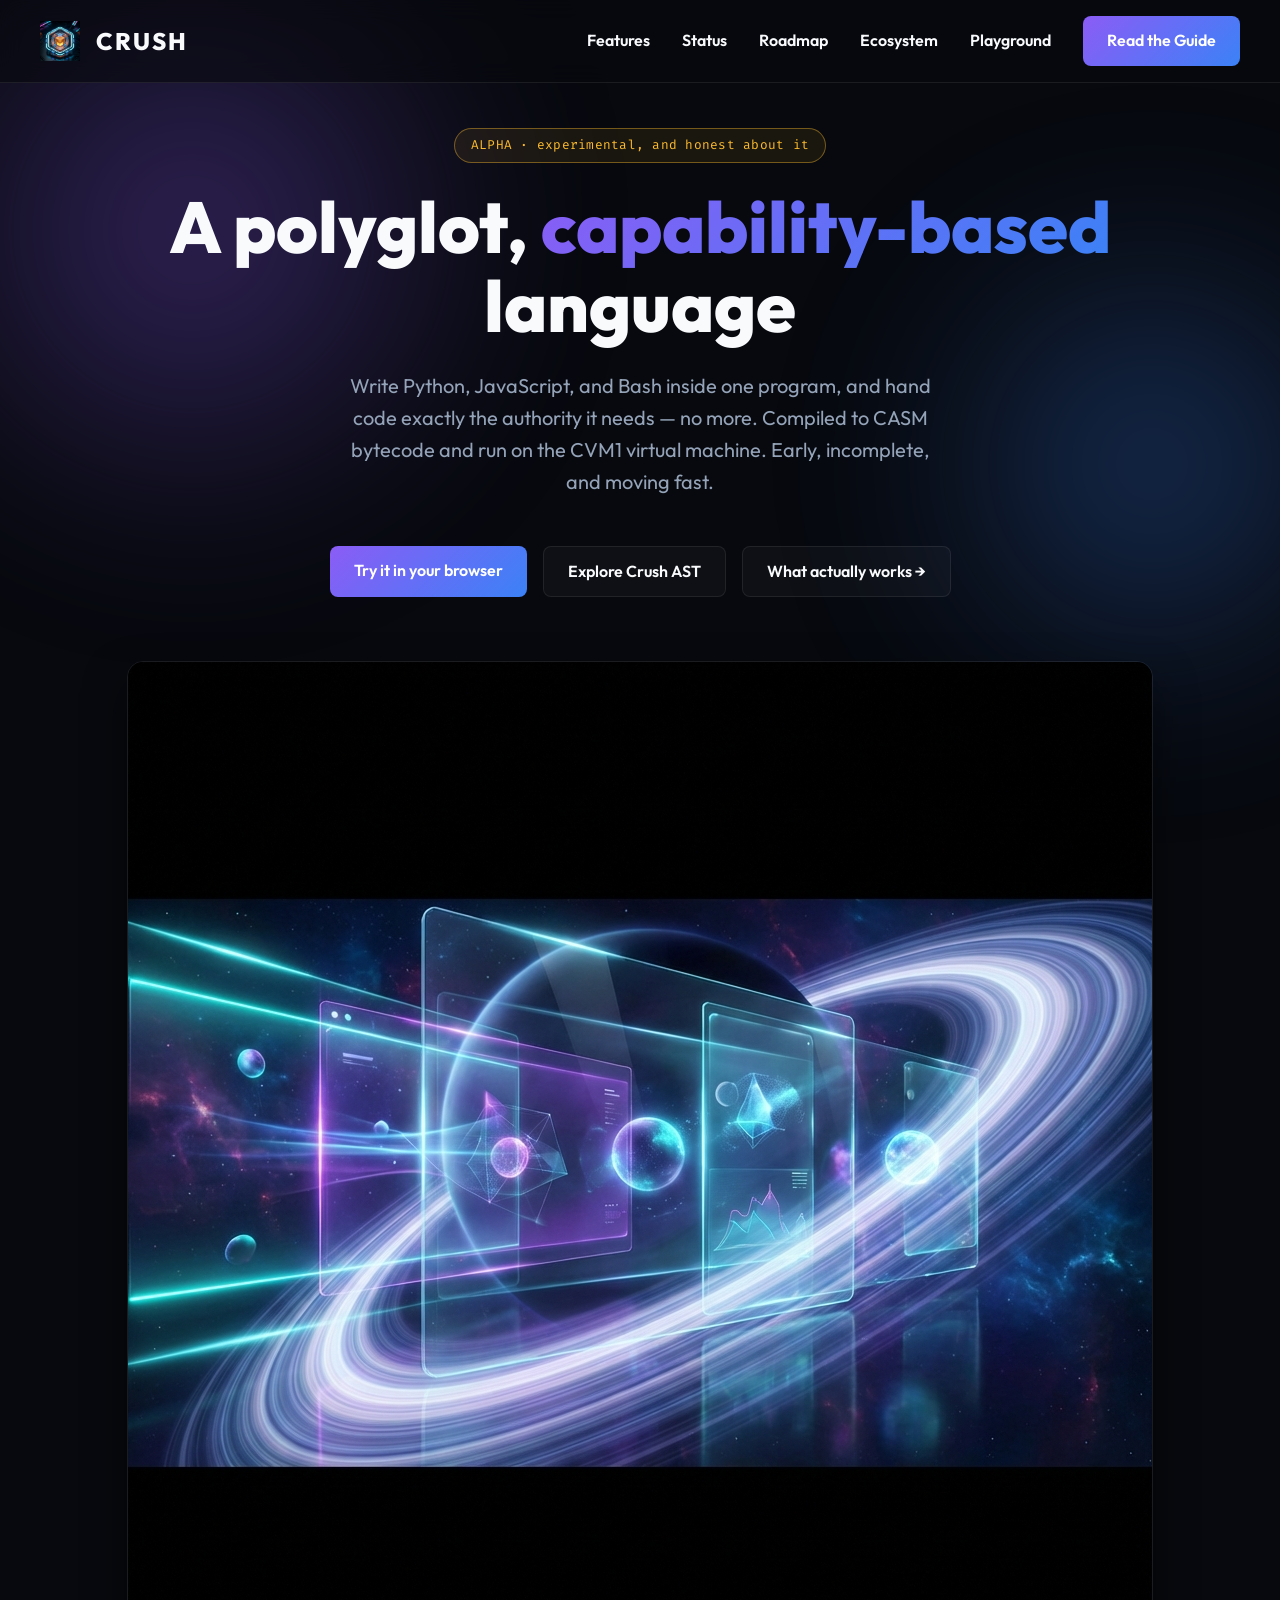
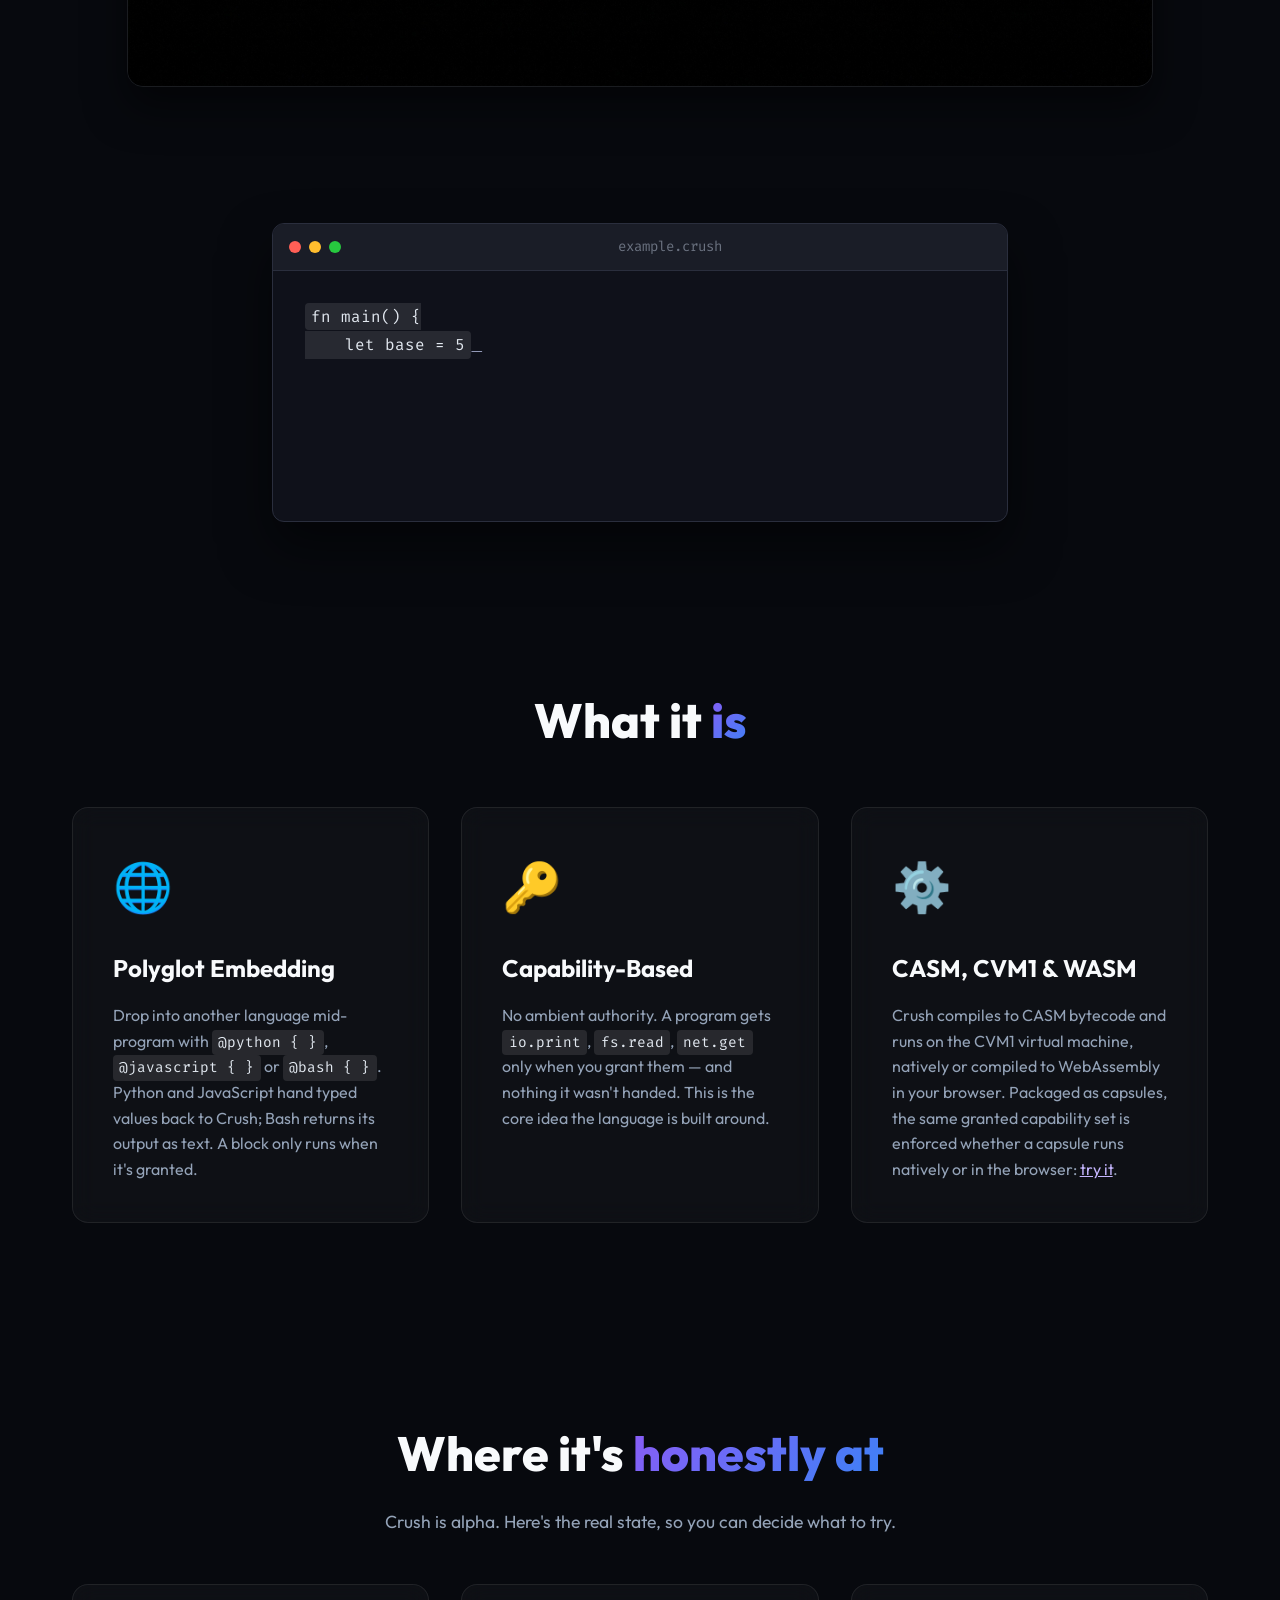
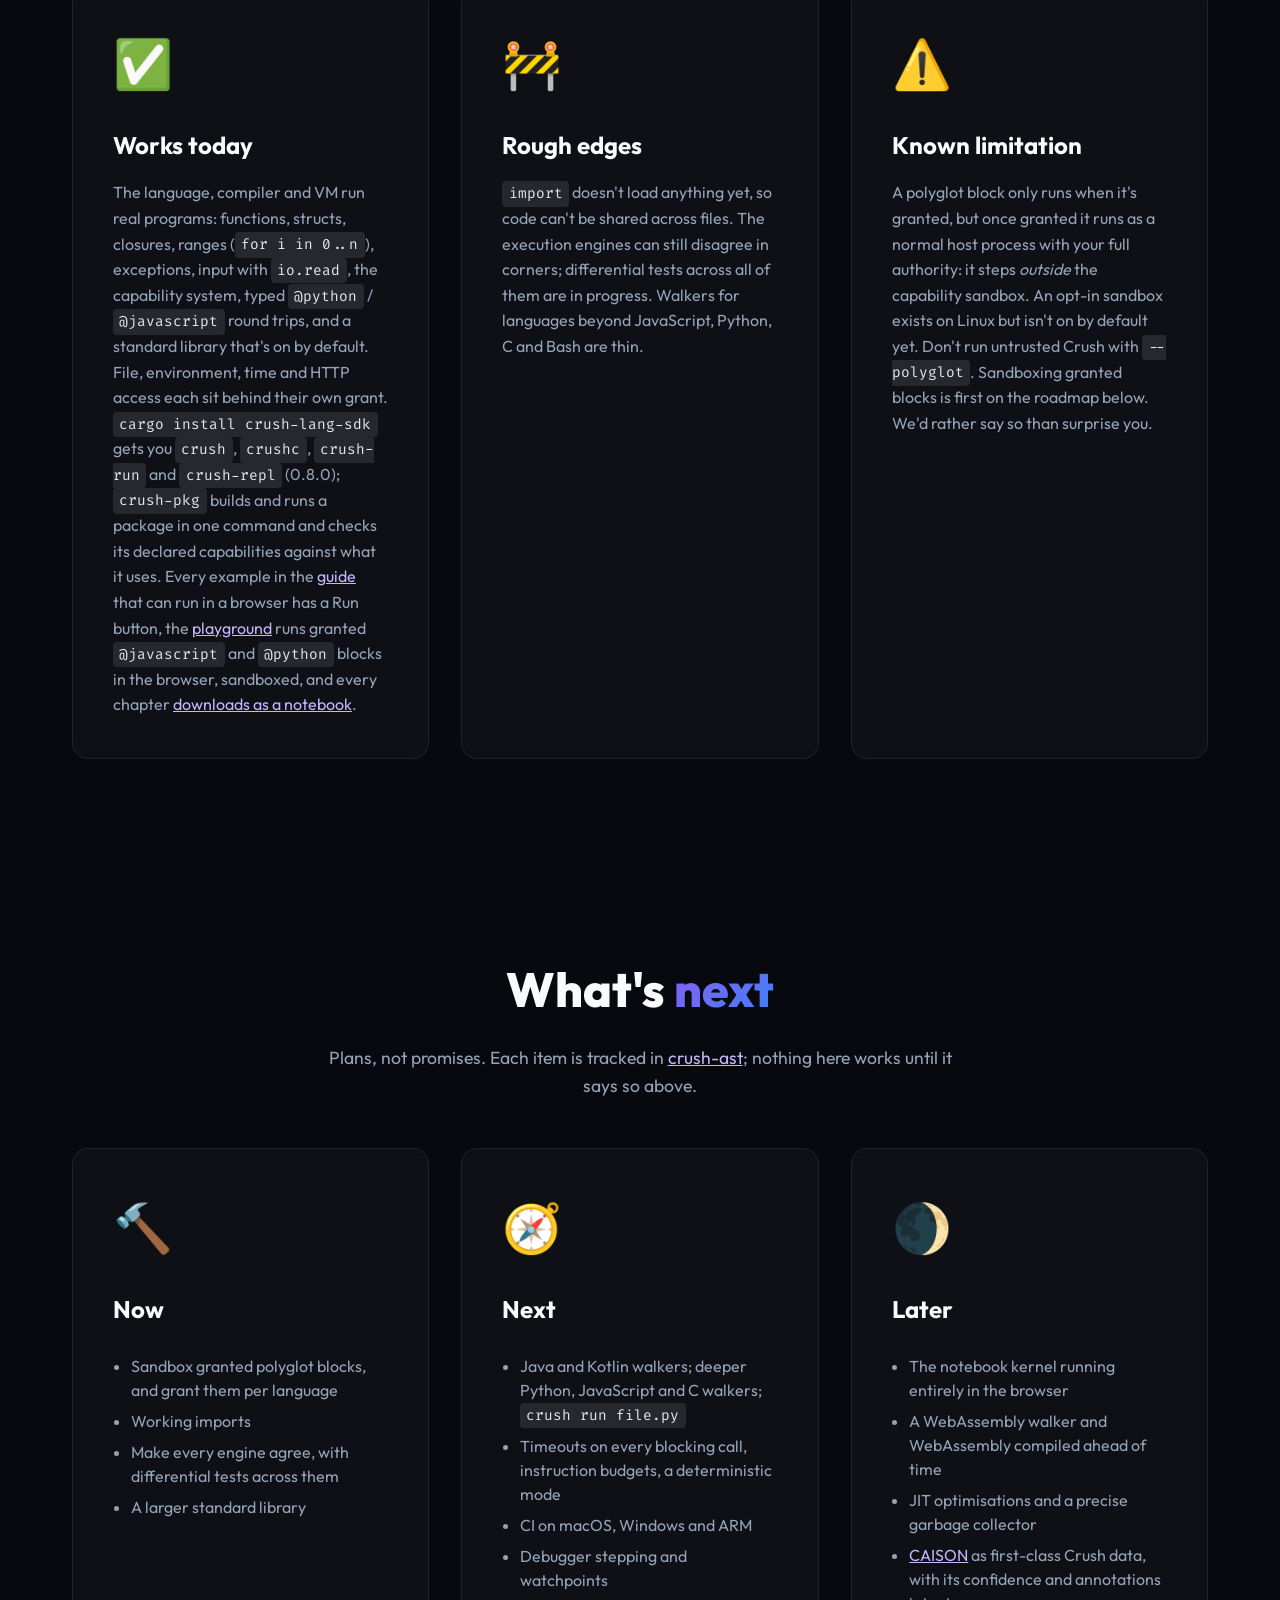
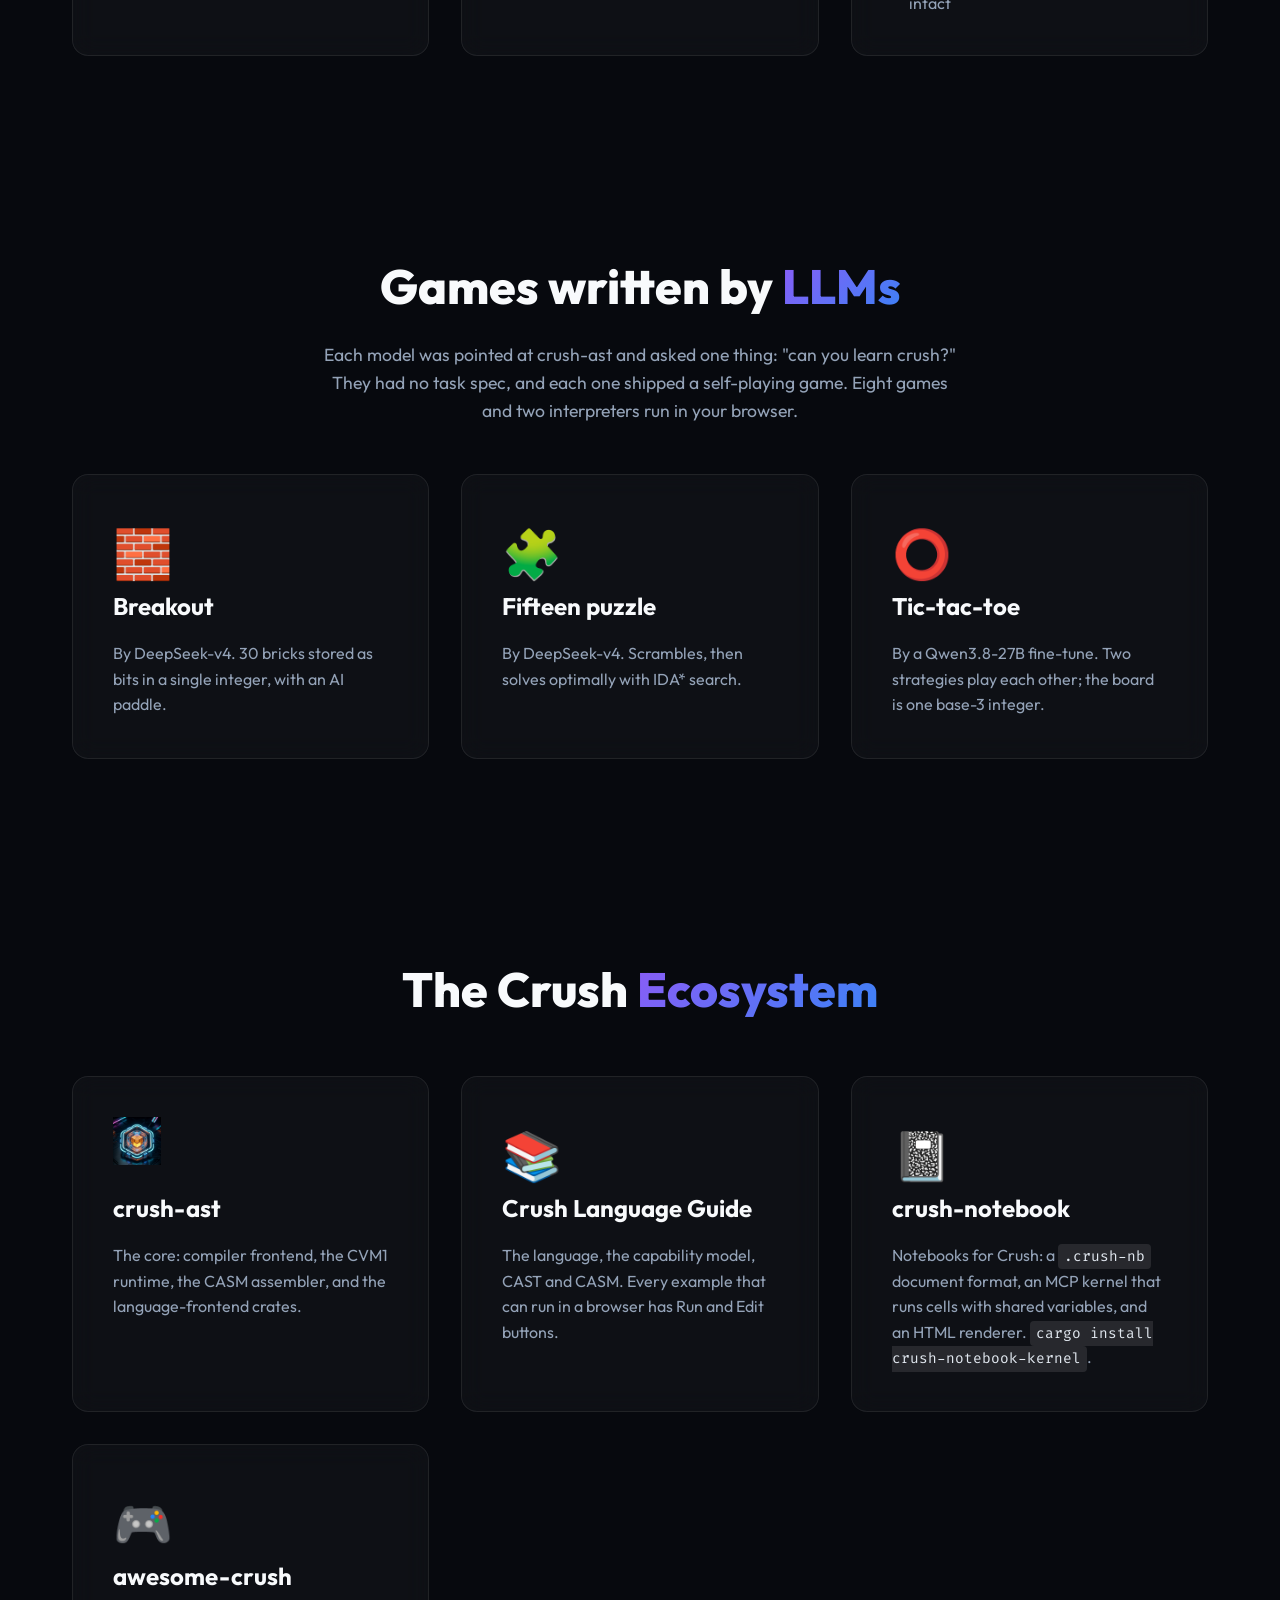
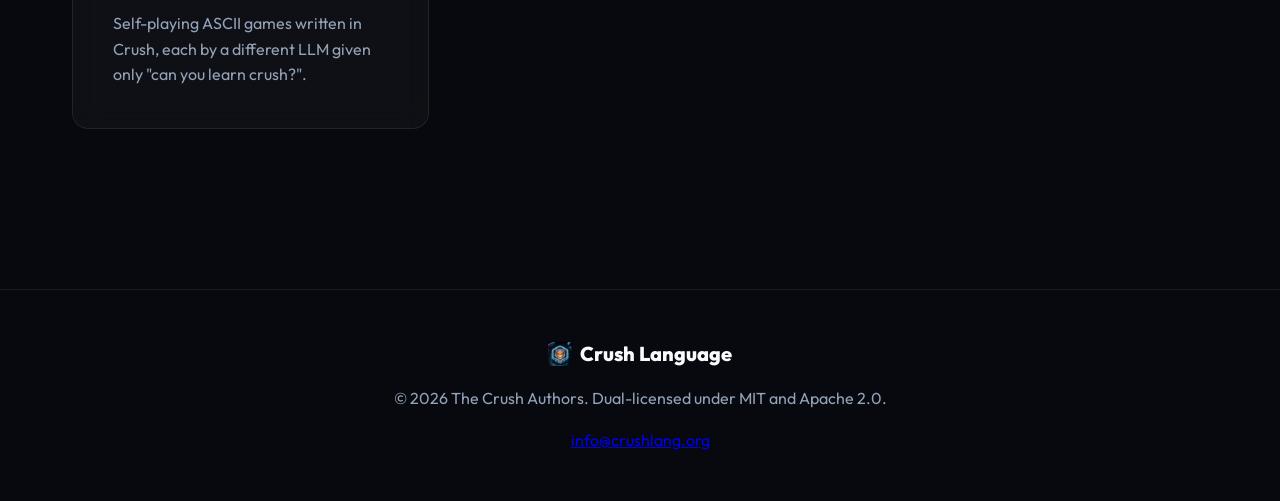
==== commit e115d1d6: "playground: crush-ast 0.8.0 runtime, grants, sandboxed @javascript / @python The playground ran crus" ====
--- a/index.html
+++ b/index.html
@@ -86,12 +86,12 @@
             <div class="feature-card reveal">
                 <div class="card-icon">✅</div>
                 <h3>Works today</h3>
-                <p>The language, compiler and VM run real programs: functions, structs, ranges (<code>for i in 0..n</code>), exceptions, input with <code>io.read</code>, the capability system, typed <code>@python</code> / <code>@javascript</code> round trips, and a standard library that's on by default. File, environment, time and HTTP access each sit behind their own grant. <code>cargo install crush-lang-sdk</code> gets you <code>crush</code>, <code>crushc</code>, <code>crush-run</code> and <code>crush-repl</code> (0.4.0); <code>crush-pkg</code> builds and runs a package in one command and checks its declared capabilities against what it uses. Every example in the <a href="https://docs.crushlang.org/">guide</a> that can run in a browser has a Run button, and every chapter <a href="https://docs.crushlang.org/notebooks.html">downloads as a notebook</a>.</p>
+                <p>The language, compiler and VM run real programs: functions, structs, closures, ranges (<code>for i in 0..n</code>), exceptions, input with <code>io.read</code>, the capability system, typed <code>@python</code> / <code>@javascript</code> round trips, and a standard library that's on by default. File, environment, time and HTTP access each sit behind their own grant. <code>cargo install crush-lang-sdk</code> gets you <code>crush</code>, <code>crushc</code>, <code>crush-run</code> and <code>crush-repl</code> (0.8.0); <code>crush-pkg</code> builds and runs a package in one command and checks its declared capabilities against what it uses. Every example in the <a href="https://docs.crushlang.org/">guide</a> that can run in a browser has a Run button, the <a href="playground/">playground</a> runs granted <code>@javascript</code> and <code>@python</code> blocks in the browser, sandboxed, and every chapter <a href="https://docs.crushlang.org/notebooks.html">downloads as a notebook</a>.</p>
             </div>
             <div class="feature-card reveal delay-1">
                 <div class="card-icon">🚧</div>
                 <h3>Rough edges</h3>
-                <p>Lambdas don't parse yet, and <code>import</code> doesn't load anything, so code can't be shared across files. The execution engines can still disagree in corners; differential tests across all of them are in progress. Walkers for languages beyond JavaScript, Python, C and Bash are thin.</p>
+                <p><code>import</code> doesn't load anything yet, so code can't be shared across files. The execution engines can still disagree in corners; differential tests across all of them are in progress. Walkers for languages beyond JavaScript, Python, C and Bash are thin.</p>
             </div>
             <div class="feature-card reveal delay-2">
                 <div class="card-icon">⚠️</div>
@@ -110,7 +110,7 @@
                 <h3>Now</h3>
                 <ul class="roadmap-list">
                     <li>Sandbox granted polyglot blocks, and grant them per language</li>
-                    <li>Lambdas and working imports</li>
+                    <li>Working imports</li>
                     <li>Make every engine agree, with differential tests across them</li>
                     <li>A larger standard library</li>
                 </ul>
@@ -123,7 +123,6 @@
                     <li>Timeouts on every blocking call, instruction budgets, a deterministic mode</li>
                     <li>CI on macOS, Windows and ARM</li>
                     <li>Debugger stepping and watchpoints</li>
-                    <li>JavaScript blocks that run inside the browser playground</li>
                 </ul>
             </div>
             <div class="feature-card reveal delay-2">
